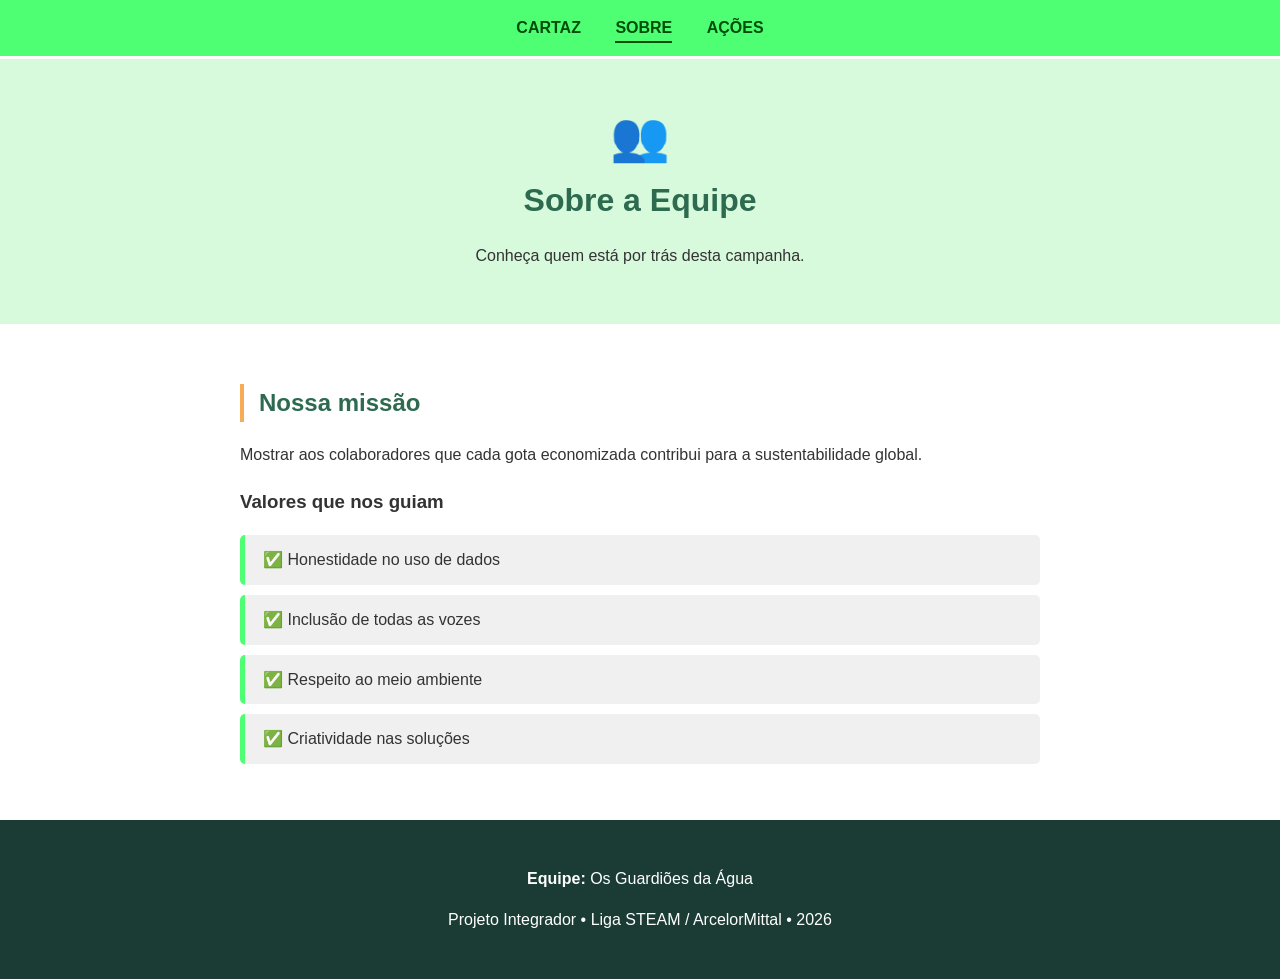
==== sobre.html @ e9d270e7 "recomeçando do zero" ====
<!DOCTYPE html>
<html lang="pt-br">
<head>
    <meta charset="UTF-8">
    <meta name="viewport" content="width=device-width, initial-scale=1.0">
    <title>Sobre a Equipe | Guardiões da Água</title>
    <link rel="stylesheet" href="assets/style.css">
    <script src="assets/script.js" defer></script>
</head>
<body>
    <nav class="menu-navegacao">
        <a href="index.html">CARTAZ</a>
        <a href="sobre.html" class="ativo">SOBRE</a>
        <a href="acoes.html">AÇÕES</a>
    </nav>
 
    <header>
        <div class="emoji-grande" role="img" aria-label="Pessoas unidas" >👥 </div>
         <h1>Sobre a Equipe</h1>
        <p class="subtitulo"></p>
        <p class="subtitulo">Conheça quem está por trás desta campanha.</p>
    </header>

    <main>
<section class="secao-cinza">
        <div class="container-central">
            <h2>Nossa missão</h2>
            <p>Mostrar aos colaboradores que cada gota economizada contribui para a sustentabilidade global.</p>
            <h3 class="titulo-menor">Valores que nos guiam</h3>
            <ul>
                    <li>✅ Honestidade no uso de dados</li>
                    <li>✅ Inclusão de todas as vozes</li>
                    <li>✅ Respeito ao meio ambiente</li>
                    <li>✅ Criatividade nas soluções</li>
            </ul>
        </div>
    </section>
    </main>
   
    <footer>
        <p><strong>Equipe:</strong> Os Guardiões da Água</p>
        <p>Projeto Integrador • Liga STEAM / ArcelorMittal • 2026</p>
    </footer>
</body>
</html>
---- assets/style.css ----
body{
        font-family: 'Segoe UI', Arial, sans-serif;
        color: #333333;
        background-color: #dcffee;
        line-height: 1.6;
        margin: 0;
    }

    .menu-navegacao {
        background-color: #4eff74;
        color: #ffffff;
        padding: 15px;
        text-align: center;
        border-bottom: 3px solid #ffffff;
        position: sticky;
        top: 0;
        z-index: 1000;
    }

    .menu-navegacao a {
        margin:0 15px;
        color: #004d0a;
        text-decoration: none;
        font-weight: bold;
        padding-bottom: 5px;
        transition: 0.3s;
    }

    .menu-navegacao a:hover, .menu-navegacao a.ativo {
        border-bottom: 2px solid #004d0a;
    }

    header{
        background-color: #d7f9dc;
        text-align: center;
        padding: 40px 20px;
    }

    .emoji-grande {
        font-size: 3em;
        text-align: center;
    }

    h1{
        color: #2d6a4f;
        font-size: 2em;
        margin: 0 0 5px;
    }

    h2{
        color: #2d6a4f;
        border-left: 4px solid #f6ad55;
        padding-left: 15px;
    }

    section {
        padding: 40px 20px;
        max-width: 800px;
        margin: 0 auto;
    }

    ul {
        list-style: none;
        padding: 0;
    }

    li {
        background-color: #f0f0f0;
        padding: 12px 18px;
        margin-bottom: 10px;
        border-radius: 5px;
        border-left: 5px solid #4eff74;
    }

.secao-cinza{
    background-color: #ffffff;
     max-width: 100%;
}

.container-central{
   max-width: 800px;
   margin: 0 auto;
}

.lista-acoes{
    display: grid;
    grid-template-columns: repeat(auto-fit, minmax(250px, 1fr));
    gap: 15px;
    margin: 20px 0;
}

.acao-item {
    background-color: hsl(123, 100%, 92%);
    padding: 20px;
    border-radius: 8px;
    border-top: 4px solid #2d6a4f;
    text-align: center;
}

.acao-item:hover {
    transform: translateY(-5px);
    transform: scale(1.02);
    transition: 0.3s;
}

.formulario{
    max-width: 500px;
    margin: 20px auto;
    padding: 25px;
    background-color: #f0f0f0;
    border: 1px solid #ddd;
    border-radius: 12px;
}

.formulario input {
    width: 100%;
    padding: 12px;
    margin-bottom: 20px;
    border: 1px solid #ccc;
    border-radius: 6px;
    box-sizing: border-box;
}

.botao{
    display: inline-block;
    background-color: #f6ad55;
    color: #1a202c;
    padding: 15px 35px;
    border-radius: 10px;
    text-decoration: none;
    font-weight: bold;
    margin-top: 20px;
    cursor: pointer;
}

footer{
    background-color: #1a3c34;
    color: white;
    text-align: center;
    padding: 30px;
}

.sucesso {
    background-color: #d1e7dd;
    color: #0f5132;
    padding: 15px;
    border-radius: 8px;
    margin-top: 20px;
    text-align: center;
}

.erro {
    background-color: #f8d7da;
    color: #842029;
    padding: 15px;
    border-radius: 8px;
    margin-top: 20px;
    text-align: center;
}
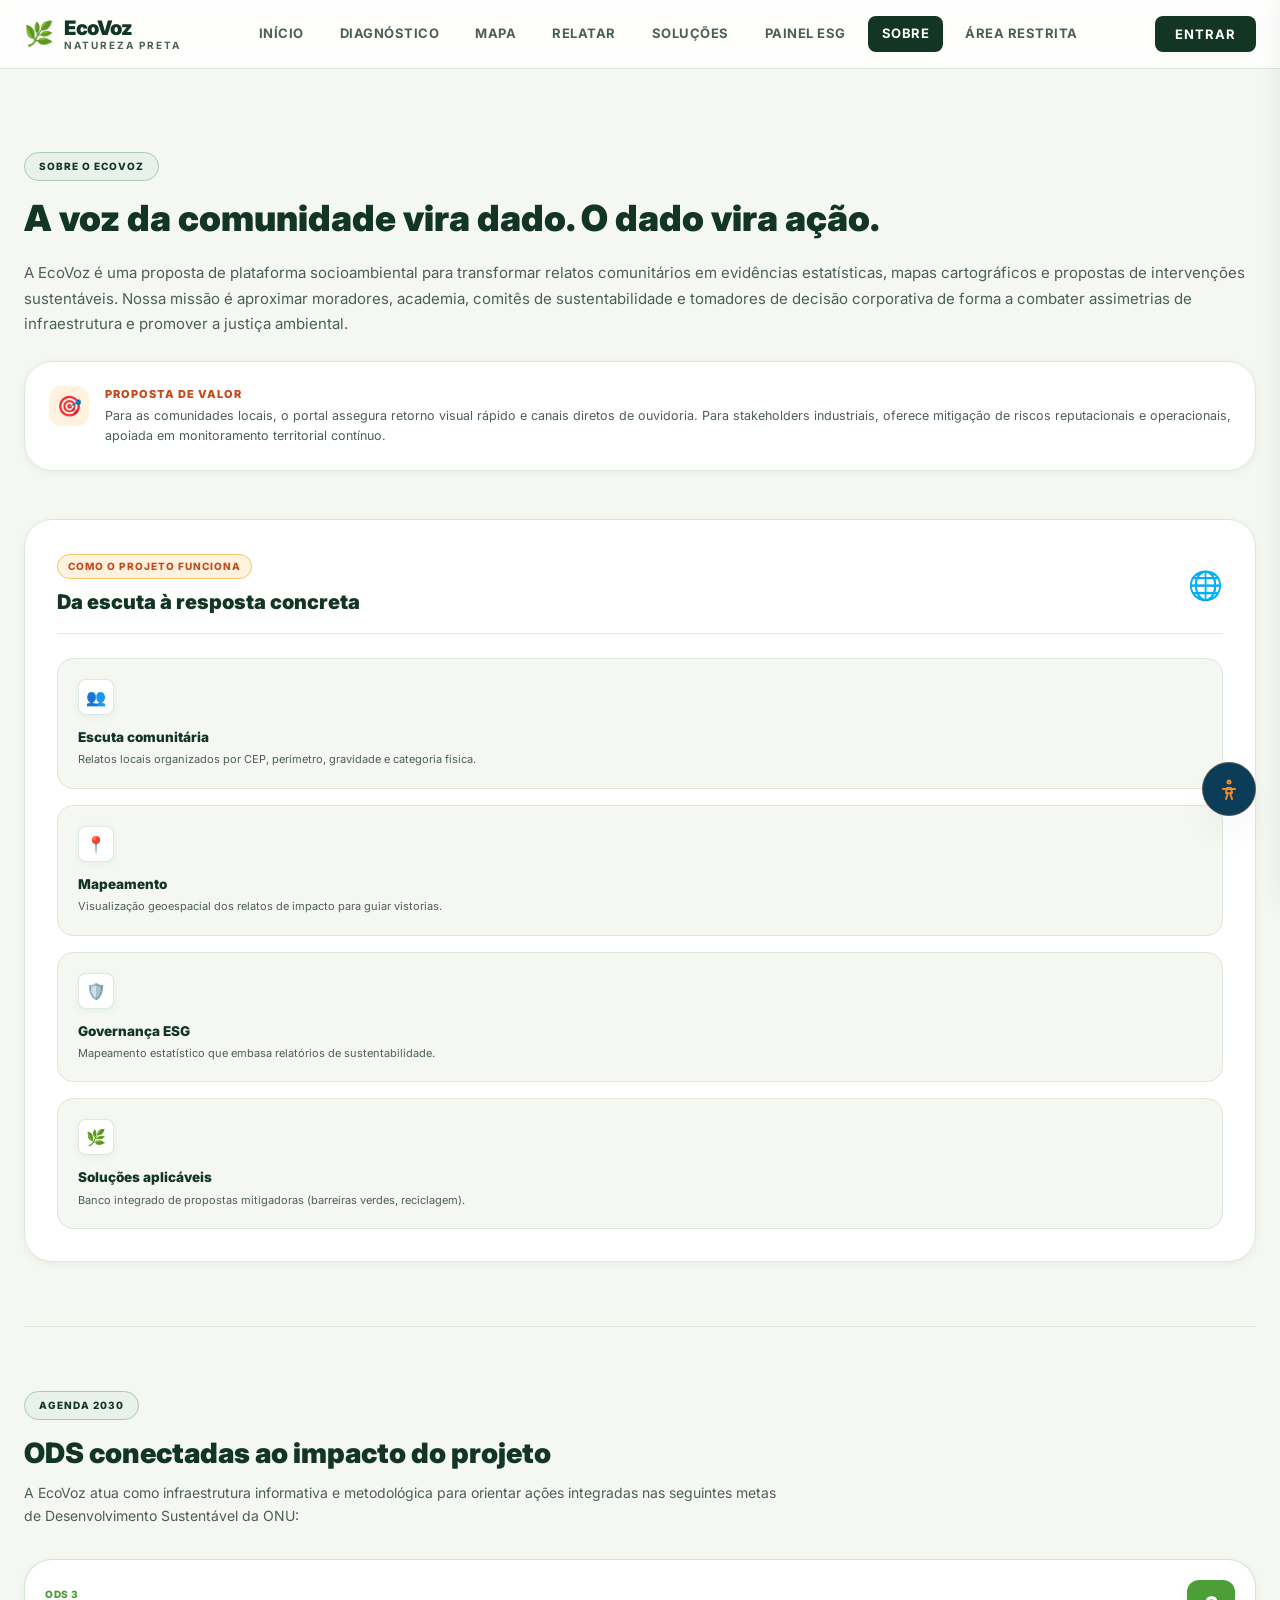
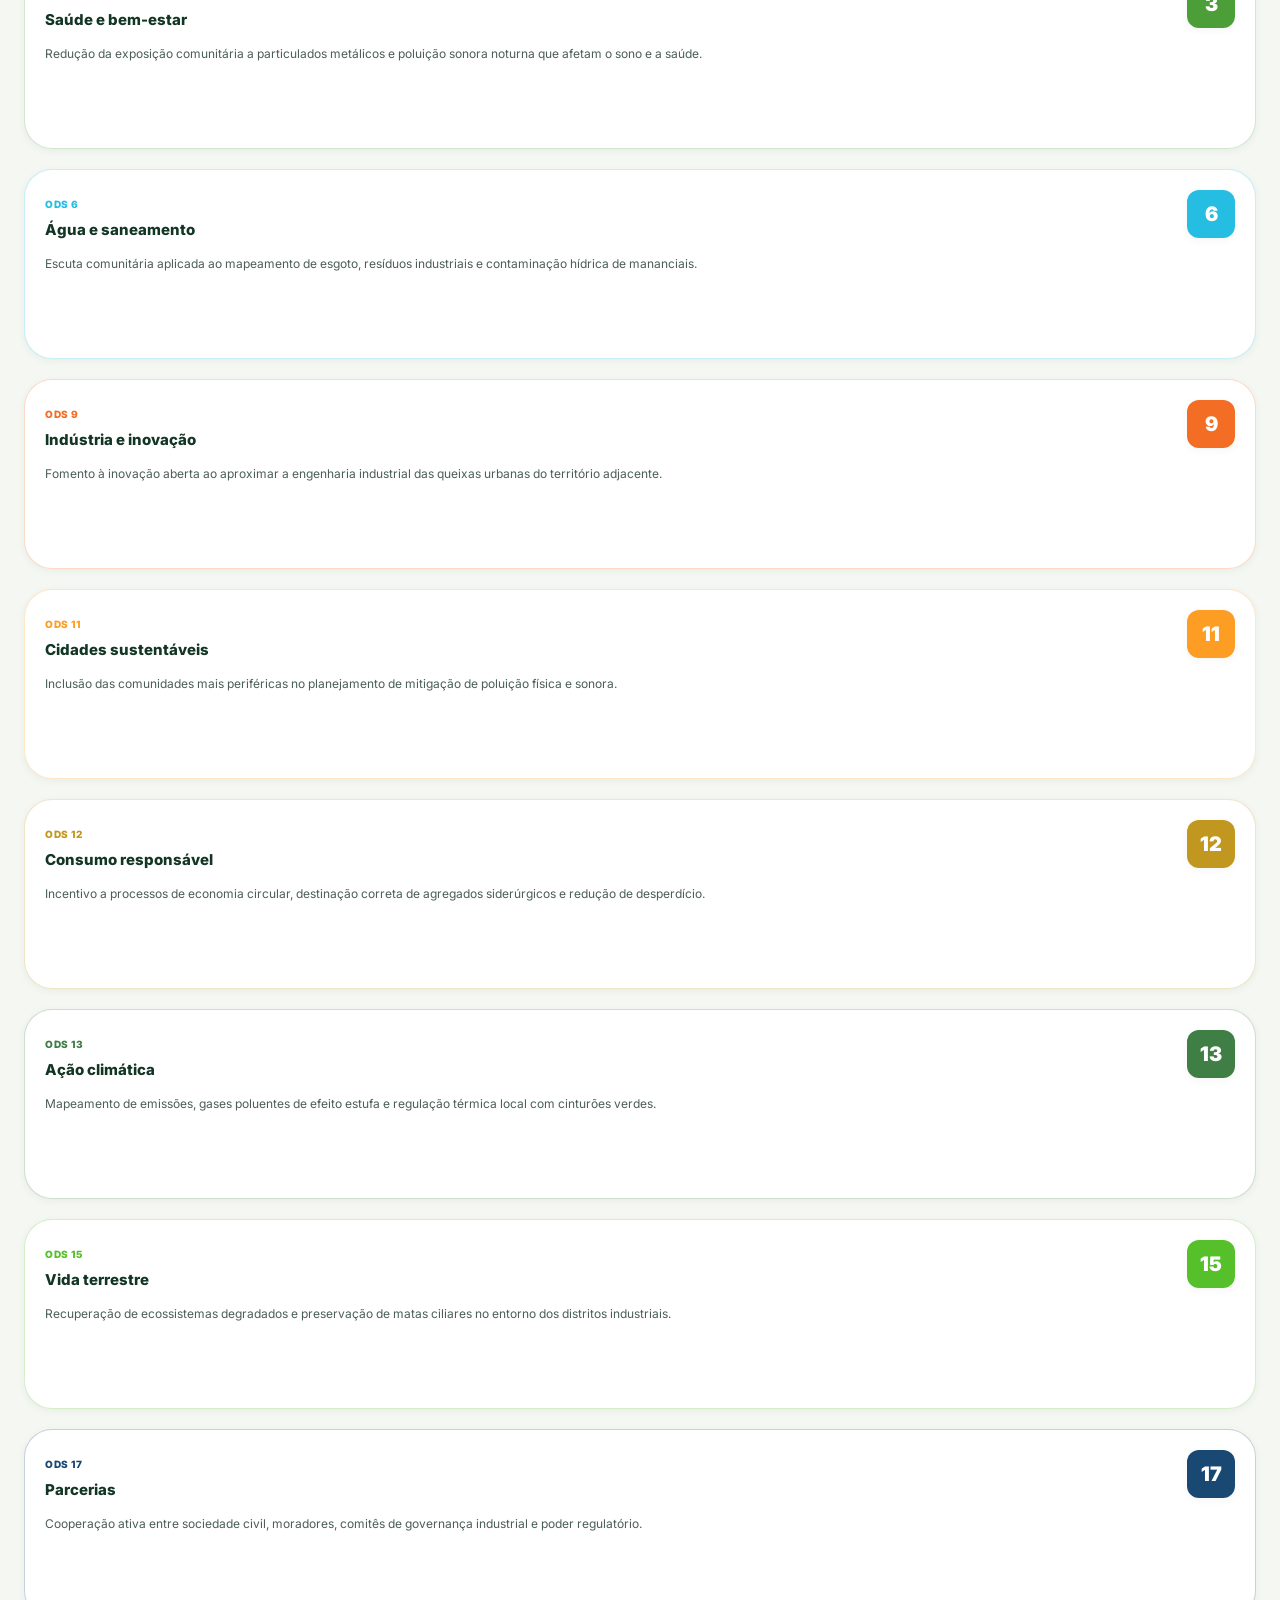
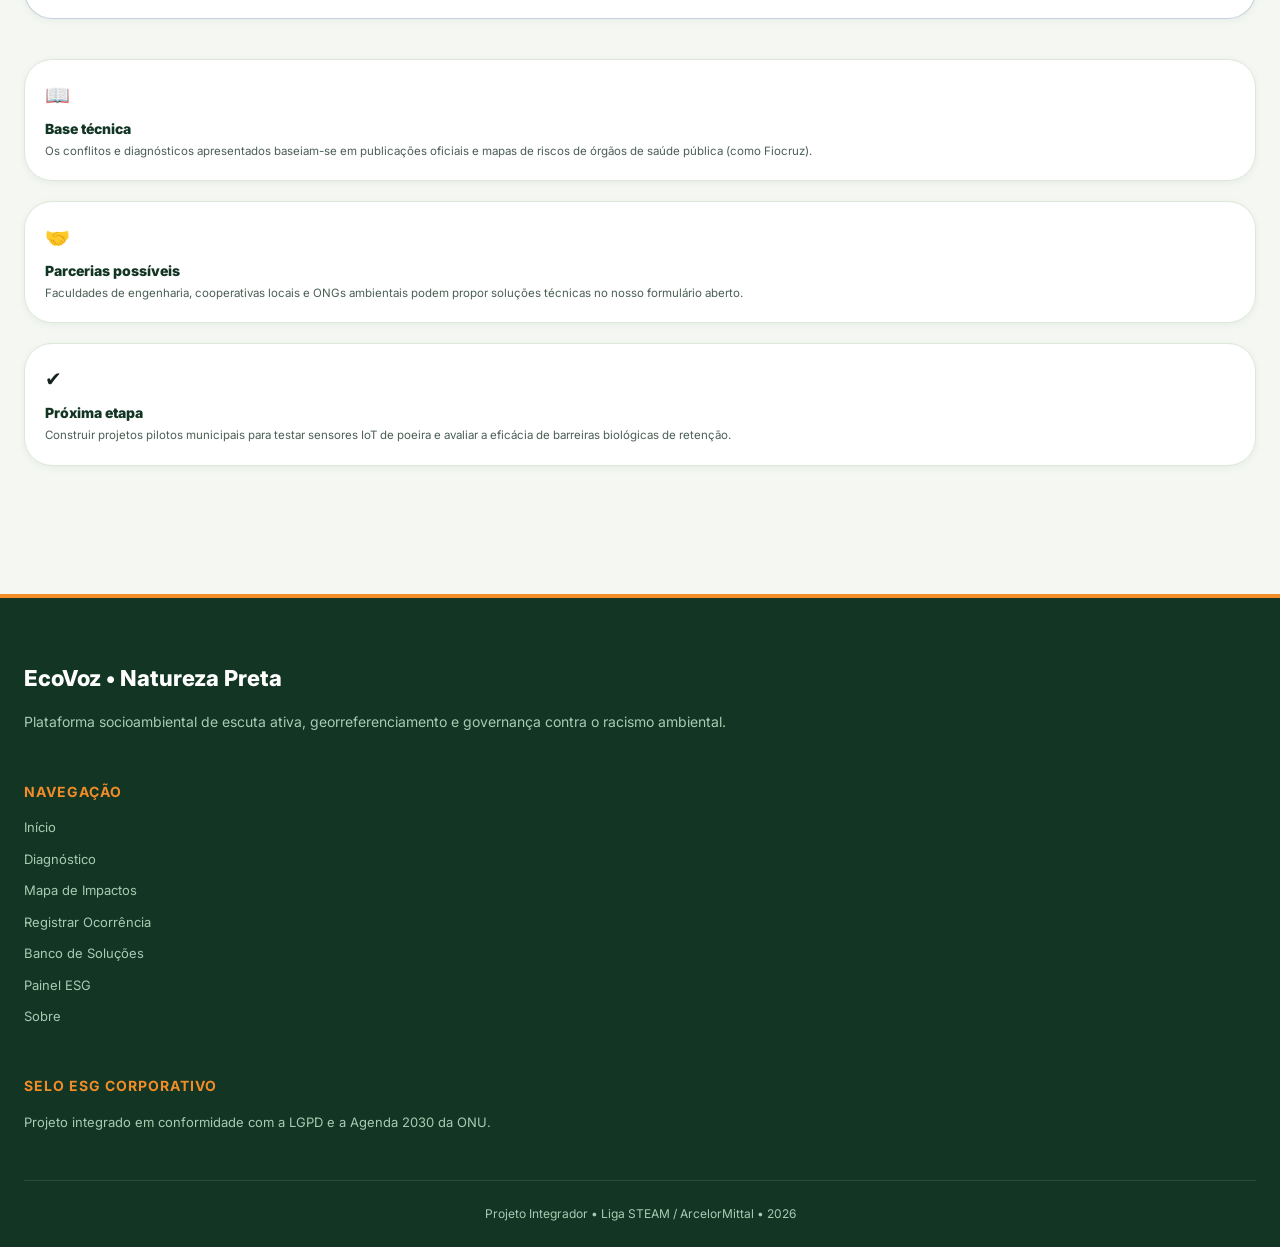
==== commit 76d4fc10: "Refatorado do protótipo" ====
--- a/sobre.html
+++ b/sobre.html
@@ -1,45 +1,512 @@
 <!DOCTYPE html>
 <html lang="pt-br">
 <head>
-    <meta charset="UTF-8">
-    <meta name="viewport" content="width=device-width, initial-scale=1.0">
-    <title>Sobre a Equipe | Guardiões da Água</title>
-    <link rel="stylesheet" href="assets/style.css">
-    <script src="assets/script.js" defer></script>
+  <meta charset="UTF-8">
+  <meta name="viewport" content="width=device-width, initial-scale=1.0">
+  <title>Sobre o EcoVoz e Alinhamento ODS | Natureza Preta</title>
+  
+  <link rel="stylesheet" href="assets/style.css">
+  
+  <script src="assets/db.js" defer></script>
+  <script src="assets/main.js" defer></script>
+  <script src="assets/accessibility.js" defer></script>
+  
+  <style>
+    /* Estilos inline adicionais específicos desta seção */
+    .sobre-grid-secao {
+      display: grid;
+      grid-template-cols: 1fr 1fr;
+      gap: 48px;
+      align-items: center;
+      padding: 64px 0;
+    }
+    
+    .sobre-esquerda {
+      text-align: left;
+    }
+    
+    .sobre-esquerda h2 {
+      font-size: 36px;
+      font-weight: 900;
+      color: var(--green-dark);
+      line-height: 1.2;
+      margin-top: 16px;
+    }
+    
+    .sobre-esquerda p.desc {
+      font-size: 15px;
+      color: var(--text-secondary);
+      line-height: 1.7;
+      margin-top: 20px;
+    }
+    
+    .proposta-valor-card {
+      margin-top: 24px;
+      border: 1px solid var(--border-color);
+      border-radius: var(--radius-lg);
+      background-color: #FFFFFF;
+      padding: 24px;
+      box-shadow: var(--shadow-sm);
+      display: flex;
+      gap: 16px;
+      text-align: left;
+    }
+    
+    .proposta-valor-card .icon-box {
+      background-color: #FFF3E0;
+      color: var(--accent-dark);
+      width: 40px;
+      height: 40px;
+      border-radius: 12px;
+      display: flex;
+      align-items: center;
+      justify-content: center;
+      font-size: 20px;
+      flex-shrink: 0;
+    }
+    
+    .proposta-valor-card h4 {
+      font-size: 11px;
+      font-weight: 850;
+      text-transform: uppercase;
+      color: var(--accent-dark);
+      letter-spacing: 1px;
+    }
+    
+    .proposta-valor-card p {
+      font-size: 12.5px;
+      color: var(--text-secondary);
+      margin-top: 4px;
+      line-height: 1.6;
+    }
+    
+    /* Coluna Direita: Os 4 Pilares */
+    .sobre-pilares-card {
+      background-color: #FFFFFF;
+      border: 1px solid var(--border-color);
+      border-radius: var(--radius-lg);
+      padding: 32px;
+      box-shadow: var(--shadow-sm);
+    }
+    
+    .pilares-header {
+      display: flex;
+      justify-content: space-between;
+      align-items: center;
+      border-bottom: 1px solid var(--border-color);
+      padding-bottom: 16px;
+      margin-bottom: 24px;
+      text-align: left;
+    }
+    
+    .pilares-header h3 {
+      font-size: 20px;
+      font-weight: 900;
+      color: var(--green-dark);
+    }
+    
+    .pilares-grid {
+      display: grid;
+      grid-template-cols: 1fr 1fr;
+      gap: 16px;
+    }
+    
+    .pilar-item {
+      background-color: var(--bg-primary);
+      border: 1px solid var(--border-color);
+      border-radius: var(--radius-md);
+      padding: 20px;
+      text-align: left;
+    }
+    
+    .pilar-icon {
+      background-color: #FFFFFF;
+      border: 1px solid rgba(168, 203, 177, 0.4);
+      width: 36px;
+      height: 36px;
+      border-radius: var(--radius-sm);
+      display: flex;
+      align-items: center;
+      justify-content: center;
+      font-size: 16px;
+      color: var(--green-medium);
+      margin-bottom: 12px;
+      box-shadow: var(--shadow-sm);
+    }
+    
+    .pilar-item h4 {
+      font-size: 13.5px;
+      font-weight: 850;
+      color: var(--green-dark);
+    }
+    
+    .pilar-item p {
+      font-size: 11px;
+      color: var(--text-secondary);
+      margin-top: 4px;
+      line-height: 1.5;
+    }
+    
+    /* Seção Agenda 2030 ODS */
+    .ods-secao {
+      border-top: 1px solid var(--border-color);
+      padding: 64px 0;
+      text-align: left;
+    }
+    
+    .ods-intro {
+      max-width: 768px;
+      margin-bottom: 32px;
+    }
+    
+    .ods-intro h3 {
+      font-size: 28px;
+      font-weight: 900;
+      color: var(--green-dark);
+      margin-top: 12px;
+    }
+    
+    .ods-intro p {
+      font-size: 14px;
+      color: var(--text-secondary);
+      margin-top: 8px;
+      line-height: 1.6;
+    }
+    
+    .ods-grid {
+      display: grid;
+      grid-template-cols: repeat(4, 1fr);
+      gap: 20px;
+    }
+    
+    .ods-card {
+      min-height: 190px;
+      border-radius: var(--radius-lg);
+      border: 1px solid transparent;
+      background-color: #FFFFFF;
+      padding: 20px;
+      box-shadow: var(--shadow-sm);
+      transition: all var(--transition-normal);
+      display: flex;
+      flex-direction: column;
+      justify-content: space-between;
+    }
+    
+    .ods-card:hover {
+      transform: translateY(-4px);
+      box-shadow: var(--shadow-md);
+    }
+    
+    .ods-card-top {
+      display: flex;
+      justify-content: space-between;
+      align-items: flex-start;
+      gap: 12px;
+    }
+    
+    .ods-code {
+      font-size: 10px;
+      font-weight: 850;
+      text-transform: uppercase;
+      letter-spacing: 0.5px;
+    }
+    
+    .ods-card h4 {
+      font-size: 15px;
+      font-weight: 800;
+      color: var(--green-dark);
+      margin-top: 6px;
+      line-height: 1.3;
+    }
+    
+    .ods-badge-num {
+      width: 48px;
+      height: 48px;
+      border-radius: 12px;
+      color: #FFFFFF;
+      font-weight: 900;
+      font-size: 20px;
+      display: flex;
+      align-items: center;
+      justify-content: center;
+      box-shadow: var(--shadow-sm);
+      flex-shrink: 0;
+    }
+    
+    .ods-card p.desc {
+      font-size: 12px;
+      color: var(--text-secondary);
+      line-height: 1.5;
+      margin-top: 16px;
+      flex-grow: 1;
+    }
+    
+    /* Rodapé ODS */
+    .ods-info-cards-row {
+      display: grid;
+      grid-template-cols: 1fr 1fr 1fr;
+      gap: 20px;
+      margin-top: 40px;
+    }
+    
+    .ods-info-card {
+      background-color: #FFFFFF;
+      border: 1px solid var(--border-color);
+      border-radius: var(--radius-lg);
+      padding: 20px;
+      box-shadow: var(--shadow-sm);
+    }
+    
+    .ods-info-card .icon {
+      font-size: 20px;
+      margin-bottom: 8px;
+      display: block;
+    }
+    
+    .ods-info-card h4 {
+      font-size: 14px;
+      font-weight: 850;
+      color: var(--green-dark);
+    }
+    
+    .ods-info-card p {
+      font-size: 11.5px;
+      color: var(--text-secondary);
+      margin-top: 4px;
+      line-height: 1.5;
+    }
+
+    @media (max-width: 1024px) {
+      .sobre-grid-secao, .ods-info-cards-row {
+        grid-template-cols: 1fr;
+      }
+      .ods-grid {
+        grid-template-cols: 1fr 1fr;
+      }
+    }
+    @media (max-width: 640px) {
+      .pilares-grid, .ods-grid {
+        grid-template-cols: 1fr;
+      }
+    }
+  </style>
 </head>
 <body>
-    <nav class="menu-navegacao">
-        <a href="index.html">CARTAZ</a>
-        <a href="sobre.html" class="ativo">SOBRE</a>
-        <a href="acoes.html">AÇÕES</a>
-    </nav>
- 
-    <header>
-        <div class="emoji-grande" role="img" aria-label="Pessoas unidas" >👥 </div>
-         <h1>Sobre a Equipe</h1>
-        <p class="subtitulo"></p>
-        <p class="subtitulo">Conheça quem está por trás desta campanha.</p>
-    </header>
-
-    <main>
-<section class="secao-cinza">
-        <div class="container-central">
-            <h2>Nossa missão</h2>
-            <p>Mostrar aos colaboradores que cada gota economizada contribui para a sustentabilidade global.</p>
-            <h3 class="titulo-menor">Valores que nos guiam</h3>
-            <ul>
-                    <li>✅ Honestidade no uso de dados</li>
-                    <li>✅ Inclusão de todas as vozes</li>
-                    <li>✅ Respeito ao meio ambiente</li>
-                    <li>✅ Criatividade nas soluções</li>
-            </ul>
+
+  <!-- CABEÇALHO COMPARTILHADO: Injetado dinamicamente pelo assets/main.js -->
+  <header id="header-compartilhado"></header>
+
+  <main class="pt-compensate">
+    <div class="container-limite">
+      
+      <!-- SEÇÃO SOBRE O ECOVOZ (Duas colunas) -->
+      <section class="sobre-grid-secao">
+        
+        <!-- Coluna Esquerda: Texto institucional -->
+        <div class="sobre-esquerda">
+          <span class="badge-esg">Sobre o EcoVoz</span>
+          <h2>A voz da comunidade vira dado. O dado vira ação.</h2>
+          <p class="desc">
+            A EcoVoz é uma proposta de plataforma socioambiental para transformar relatos comunitários em evidências estatísticas, mapas cartográficos e propostas de intervenções sustentáveis. 
+            Nossa missão é aproximar moradores, academia, comitês de sustentabilidade e tomadores de decisão corporativa de forma a combater assimetrias de infraestrutura e promover a justiça ambiental.
+          </p>
+          
+          <!-- Card de Proposta de Valor -->
+          <div class="proposta-valor-card">
+            <div class="icon-box">🎯</div>
+            <div>
+              <h4>Proposta de valor</h4>
+              <p>
+                Para as comunidades locais, o portal assegura retorno visual rápido e canais diretos de ouvidoria. Para stakeholders industriais, oferece mitigação de riscos reputacionais e operacionais, apoiada em monitoramento territorial contínuo.
+              </p>
+            </div>
+          </div>
         </div>
-    </section>
-    </main>
-   
-    <footer>
-        <p><strong>Equipe:</strong> Os Guardiões da Água</p>
-        <p>Projeto Integrador • Liga STEAM / ArcelorMittal • 2026</p>
-    </footer>
+
+        <!-- Coluna Direita: Metodologia e os 4 pilares -->
+        <div class="sobre-direita">
+          <div class="sobre-pilares-card">
+            
+            <div class="pilares-header">
+              <div>
+                <span class="badge-esg badge-esg-alerta" style="padding: 4px 10px;">Como o projeto funciona</span>
+                <h3 style="margin-top: 8px;">Da escuta à resposta concreta</h3>
+              </div>
+              <span style="font-size: 28px;">🌐</span>
+            </div>
+
+            <div class="pilares-grid">
+              
+              <!-- Pilar 1: Escuta -->
+              <div class="pilar-item">
+                <div class="pilar-icon">👥</div>
+                <h4>Escuta comunitária</h4>
+                <p>Relatos locais organizados por CEP, perímetro, gravidade e categoria física.</p>
+              </div>
+
+              <!-- Pilar 2: Mapeamento -->
+              <div class="pilar-item">
+                <div class="pilar-icon">📍</div>
+                <h4>Mapeamento</h4>
+                <p>Visualização geoespacial dos relatos de impacto para guiar vistorias.</p>
+              </div>
+
+              <!-- Pilar 3: Governança -->
+              <div class="pilar-item">
+                <div class="pilar-icon">🛡️</div>
+                <h4>Governança ESG</h4>
+                <p>Mapeamento estatístico que embasa relatórios de sustentabilidade.</p>
+              </div>
+
+              <!-- Pilar 4: Soluções -->
+              <div class="pilar-item">
+                <div class="pilar-icon">🌿</div>
+                <h4>Soluções aplicáveis</h4>
+                <p>Banco integrado de propostas mitigadoras (barreiras verdes, reciclagem).</p>
+              </div>
+
+            </div>
+
+          </div>
+        </div>
+
+      </section>
+
+      <!-- SEÇÃO AGENDA 2030 (ODS ONU) -->
+      <section class="ods-secao">
+        <div class="ods-intro">
+          <span class="badge-esg">Agenda 2030</span>
+          <h3>ODS conectadas ao impacto do projeto</h3>
+          <p>
+            A EcoVoz atua como infraestrutura informativa e metodológica para orientar ações integradas nas seguintes metas de Desenvolvimento Sustentável da ONU:
+          </p>
+        </div>
+
+        <div class="ods-grid">
+          
+          <!-- ODS 3 -->
+          <article class="ods-card" style="border-color: rgba(76, 159, 56, 0.25);">
+            <div class="ods-card-top">
+              <div>
+                <span class="ods-code" style="color: #4C9F38;">ODS 3</span>
+                <h4>Saúde e bem-estar</h4>
+              </div>
+              <div class="ods-badge-num" style="background-color: #4C9F38;">3</div>
+            </div>
+            <p class="desc">Redução da exposição comunitária a particulados metálicos e poluição sonora noturna que afetam o sono e a saúde.</p>
+          </article>
+
+          <!-- ODS 6 -->
+          <article class="ods-card" style="border-color: rgba(38, 189, 226, 0.25);">
+            <div class="ods-card-top">
+              <div>
+                <span class="ods-code" style="color: #26BDE2;">ODS 6</span>
+                <h4>Água e saneamento</h4>
+              </div>
+              <div class="ods-badge-num" style="background-color: #26BDE2;">6</div>
+            </div>
+            <p class="desc">Escuta comunitária aplicada ao mapeamento de esgoto, resíduos industriais e contaminação hídrica de mananciais.</p>
+          </article>
+
+          <!-- ODS 9 -->
+          <article class="ods-card" style="border-color: rgba(243, 109, 37, 0.25);">
+            <div class="ods-card-top">
+              <div>
+                <span class="ods-code" style="color: #F36D25;">ODS 9</span>
+                <h4>Indústria e inovação</h4>
+              </div>
+              <div class="ods-badge-num" style="background-color: #F36D25;">9</div>
+            </div>
+            <p class="desc">Fomento à inovação aberta ao aproximar a engenharia industrial das queixas urbanas do território adjacente.</p>
+          </article>
+
+          <!-- ODS 11 -->
+          <article class="ods-card" style="border-color: rgba(253, 157, 36, 0.25);">
+            <div class="ods-card-top">
+              <div>
+                <span class="ods-code" style="color: #FD9D24;">ODS 11</span>
+                <h4>Cidades sustentáveis</h4>
+              </div>
+              <div class="ods-badge-num" style="background-color: #FD9D24;">11</div>
+            </div>
+            <p class="desc">Inclusão das comunidades mais periféricas no planejamento de mitigação de poluição física e sonora.</p>
+          </article>
+
+          <!-- ODS 12 -->
+          <article class="ods-card" style="border-color: rgba(193, 151, 31, 0.25);">
+            <div class="ods-card-top">
+              <div>
+                <span class="ods-code" style="color: #C1971F;">ODS 12</span>
+                <h4>Consumo responsável</h4>
+              </div>
+              <div class="ods-badge-num" style="background-color: #C1971F;">12</div>
+            </div>
+            <p class="desc">Incentivo a processos de economia circular, destinação correta de agregados siderúrgicos e redução de desperdício.</p>
+          </article>
+
+          <!-- ODS 13 -->
+          <article class="ods-card" style="border-color: rgba(63, 126, 68, 0.25);">
+            <div class="ods-card-top">
+              <div>
+                <span class="ods-code" style="color: #3F7E44;">ODS 13</span>
+                <h4>Ação climática</h4>
+              </div>
+              <div class="ods-badge-num" style="background-color: #3F7E44;">13</div>
+            </div>
+            <p class="desc">Mapeamento de emissões, gases poluentes de efeito estufa e regulação térmica local com cinturões verdes.</p>
+          </article>
+
+          <!-- ODS 15 -->
+          <article class="ods-card" style="border-color: rgba(86, 192, 43, 0.25);">
+            <div class="ods-card-top">
+              <div>
+                <span class="ods-code" style="color: #56C02B;">ODS 15</span>
+                <h4>Vida terrestre</h4>
+              </div>
+              <div class="ods-badge-num" style="background-color: #56C02B;">15</div>
+            </div>
+            <p class="desc">Recuperação de ecossistemas degradados e preservação de matas ciliares no entorno dos distritos industriais.</p>
+          </article>
+
+          <!-- ODS 17 -->
+          <article class="ods-card" style="border-color: rgba(25, 72, 115, 0.25);">
+            <div class="ods-card-top">
+              <div>
+                <span class="ods-code" style="color: #194873;">ODS 17</span>
+                <h4>Parcerias</h4>
+              </div>
+              <div class="ods-badge-num" style="background-color: #194873;">17</div>
+            </div>
+            <p class="desc">Cooperação ativa entre sociedade civil, moradores, comitês de governança industrial e poder regulatório.</p>
+          </article>
+
+        </div>
+
+        <!-- Três pequenos cartões informativos complementares ao rodapé ODS -->
+        <div class="ods-info-cards-row">
+          <div class="ods-info-card">
+            <span class="icon">📖</span>
+            <h4>Base técnica</h4>
+            <p>Os conflitos e diagnósticos apresentados baseiam-se em publicações oficiais e mapas de riscos de órgãos de saúde pública (como Fiocruz).</p>
+          </div>
+          <div class="ods-info-card">
+            <span class="icon">🤝</span>
+            <h4>Parcerias possíveis</h4>
+            <p>Faculdades de engenharia, cooperativas locais e ONGs ambientais podem propor soluções técnicas no nosso formulário aberto.</p>
+          </div>
+          <div class="ods-info-card">
+            <span class="icon">✔️</span>
+            <h4>Próxima etapa</h4>
+            <p>Construir projetos pilotos municipais para testar sensores IoT de poeira e avaliar a eficácia de barreiras biológicas de retenção.</p>
+          </div>
+        </div>
+      </section>
+
+    </div>
+  </main>
+
+  <!-- RODAPÉ COMPARTILHADO: Injetado dinamicamente pelo assets/main.js -->
+  <footer id="footer-compartilhado"></footer>
+
 </body>
 </html>
--- a/assets/style.css
+++ b/assets/style.css
@@ -1,159 +1,2990 @@
-    body{
-        font-family: 'Segoe UI', Arial, sans-serif;
-        color: #333333;
-        background-color: #dcffee;
-        line-height: 1.6;
-        margin: 0;
-    }
-
-    .menu-navegacao {
-        background-color: #4eff74;
-        color: #ffffff;
-        padding: 15px;
-        text-align: center;
-        border-bottom: 3px solid #ffffff;
-        position: sticky;
-        top: 0;
-        z-index: 1000;
-    }
-
-    .menu-navegacao a {
-        margin:0 15px;
-        color: #004d0a;
-        text-decoration: none;
-        font-weight: bold;
-        padding-bottom: 5px;
-        transition: 0.3s;
-    }
-
-    .menu-navegacao a:hover, .menu-navegacao a.ativo {
-        border-bottom: 2px solid #004d0a;
-    }
-
-    header{
-        background-color: #d7f9dc;
-        text-align: center;
-        padding: 40px 20px;
-    }
-
-    .emoji-grande {
-        font-size: 3em;
-        text-align: center;
-    }
-
-    h1{
-        color: #2d6a4f;
-        font-size: 2em;
-        margin: 0 0 5px;
-    }
-
-    h2{
-        color: #2d6a4f;
-        border-left: 4px solid #f6ad55;
-        padding-left: 15px;
-    }
-
-    section {
-        padding: 40px 20px;
-        max-width: 800px;
-        margin: 0 auto;
-    }
-
-    ul {
-        list-style: none;
-        padding: 0;
-    }
-
-    li {
-        background-color: #f0f0f0;
-        padding: 12px 18px;
-        margin-bottom: 10px;
-        border-radius: 5px;
-        border-left: 5px solid #4eff74;
-    }
-
-.secao-cinza{
-    background-color: #ffffff;
-     max-width: 100%;
-}
-
-.container-central{
-   max-width: 800px;
-   margin: 0 auto;
-}
-
-.lista-acoes{
-    display: grid;
-    grid-template-columns: repeat(auto-fit, minmax(250px, 1fr));
-    gap: 15px;
-    margin: 20px 0;
-}
-
-.acao-item {
-    background-color: hsl(123, 100%, 92%);
-    padding: 20px;
-    border-radius: 8px;
-    border-top: 4px solid #2d6a4f;
-    text-align: center;
-}
-
-.acao-item:hover {
-    transform: translateY(-5px);
-    transform: scale(1.02);
-    transition: 0.3s;
-}
-
-.formulario{
-    max-width: 500px;
-    margin: 20px auto;
-    padding: 25px;
-    background-color: #f0f0f0;
-    border: 1px solid #ddd;
-    border-radius: 12px;
-}
-
-.formulario input {
+/**
+ * EcoVoz - Natureza Preta & ESG Platform
+ * FOLHA DE ESTILOS CENTRALIZADA (CSS VANILLA)
+ * 
+ * Este arquivo define todo o design system da plataforma corporativa.
+ * Não utiliza frameworks utilitários (como Tailwind), garantindo total flexibilidade.
+ * Organizado por blocos funcionais com variáveis CSS flexíveis.
+ */
+
+/* ==========================================================================
+   1. RESET & VARIÁVEIS DO SISTEMA
+   ========================================================================== */
+@import url('https://fonts.googleapis.com/css2?family=Inter:wght@300;400;500;600;700;800;900&family=JetBrains+Mono:wght@400;500;700&display=swap');
+
+:root {
+  /* Fontes */
+  --font-sans: 'Inter', ui-sans-serif, system-ui, -apple-system, sans-serif;
+  --font-mono: 'JetBrains Mono', ui-monospace, SFMono-Regular, monospace;
+
+  /* Cores - Identidade Verde Musgo e Degradê para o Preto */
+  --bg-primary: #F4F7F2;      /* Off-white/Bege sutil */
+  --bg-card: #FFFFFF;         /* Fundo de cartões */
+  --text-main: #16231C;       /* Cinza escuro/verde musgo profundo */
+  --text-secondary: #4B5F55;  /* Cinza médio institucional */
+  
+  --green-dark: #123524;      /* Verde Musgo Siderúrgico / Cor Primária */
+  --green-medium: #2F6B4F;    /* Verde Floresta Intermediário */
+  --green-light: #A8CBB1;     /* Verde Claro Suave */
+  --green-tint: #E8F1EA;      /* Fundo verde sutil */
+  
+  --accent: #F28C28;          /* Laranja Alerta (Contraste) */
+  --accent-dark: #C44A1C;     /* Laranja Escuro / Escarlate */
+  --border-color: #DDE8D8;    /* Borda sutil verdeada */
+  
+  --black-grad-start: #123524; /* Moss green do degradê */
+  --black-grad-end: #080d0a;   /* Preto asfalto do degradê */
+
+  /* Sombra */
+  --shadow-sm: 0 2px 8px rgba(18, 53, 36, 0.05);
+  --shadow-md: 0 10px 25px -5px rgba(18, 53, 36, 0.08), 0 8px 16px -8px rgba(18, 53, 36, 0.08);
+  --shadow-lg: 0 20px 40px -15px rgba(18, 53, 36, 0.15);
+
+  --radius-sm: 8px;
+  --radius-md: 16px;
+  --radius-lg: 28px;
+  --radius-full: 9999px;
+
+  --transition-fast: 0.15s ease;
+  --transition-normal: 0.3s cubic-bezier(0.16, 1, 0.3, 1);
+}
+
+/* Reset Geral */
+* {
+  box-sizing: border-box;
+  margin: 0;
+  padding: 0;
+}
+
+body {
+  font-family: var(--font-sans);
+  background-color: var(--bg-primary);
+  color: var(--text-main);
+  line-height: 1.5;
+  overflow-x: hidden;
+  font-size: 1rem;
+  transition: background-color var(--transition-normal), color var(--transition-normal);
+}
+
+a {
+  color: inherit;
+  text-decoration: none;
+}
+
+button, input, select, textarea {
+  font-family: inherit;
+  font-size: inherit;
+  color: inherit;
+}
+
+button {
+  cursor: pointer;
+  border: none;
+  background: none;
+}
+
+/* Container Centralizador */
+.container-limite {
+  max-width: 1280px;
+  margin: 0 auto;
+  padding: 0 24px;
+  width: 100%;
+}
+
+/* ==========================================================================
+   2. ESTRUTURA DO LAYOUT: HEADER E FOOTER DINÂMICOS
+   ========================================================================== */
+header {
+  position: fixed;
+  top: 0;
+  left: 0;
+  right: 0;
+  background-color: rgba(255, 255, 255, 0.85);
+  backdrop-filter: blur(12px);
+  border-b: 1px solid var(--border-color);
+  z-index: 100;
+  transition: all var(--transition-normal);
+  border-bottom: 1px solid var(--border-color);
+}
+
+.header-container {
+  max-width: 1280px;
+  margin: 0 auto;
+  padding: 16px 24px;
+  display: flex;
+  align-items: center;
+  justify-content: space-between;
+}
+
+.logo-area {
+  display: flex;
+  align-items: center;
+  gap: 10px;
+}
+
+.logo-icon {
+  font-size: 24px;
+}
+
+.logo-text {
+  font-size: 20px;
+  font-weight: 900;
+  color: var(--green-dark);
+  letter-spacing: -0.5px;
+  display: flex;
+  flex-direction: column;
+  line-height: 1;
+}
+
+.logo-sub {
+  font-size: 10px;
+  font-weight: 700;
+  text-transform: uppercase;
+  letter-spacing: 2px;
+  color: var(--text-secondary);
+  margin-top: 2px;
+}
+
+.menu-navegacao {
+  display: flex;
+  align-items: center;
+  gap: 8px;
+}
+
+.menu-navegacao a {
+  font-size: 13px;
+  font-weight: 700;
+  text-transform: uppercase;
+  letter-spacing: 0.5px;
+  color: var(--text-secondary);
+  padding: 8px 14px;
+  border-radius: var(--radius-sm);
+  transition: all var(--transition-fast);
+}
+
+.menu-navegacao a:hover {
+  background-color: var(--green-tint);
+  color: var(--green-dark);
+}
+
+.menu-navegacao a.ativo {
+  background-color: var(--green-dark);
+  color: #FFFFFF !important;
+}
+
+.btn-primary-header {
+  background-color: var(--green-dark);
+  color: #FFFFFF;
+  font-weight: 700;
+  font-size: 13px;
+  text-transform: uppercase;
+  letter-spacing: 1px;
+  padding: 10px 20px;
+  border-radius: var(--radius-sm);
+  transition: all var(--transition-fast);
+  box-shadow: var(--shadow-sm);
+}
+
+.btn-primary-header:hover {
+  background-color: var(--green-medium);
+}
+
+/* UI do Usuário Logado */
+.btn-auth-logged {
+  display: flex;
+  align-items: center;
+  gap: 12px;
+  background-color: var(--green-tint) !important;
+  color: var(--green-dark) !important;
+  border: 1px solid var(--green-light) !important;
+}
+
+.user-welcome {
+  font-weight: 800;
+}
+
+.logout-icon {
+  font-size: 11px;
+  background: white;
+  padding: 4px 8px;
+  border-radius: 6px;
+  border: 1px solid var(--border-color);
+  transition: var(--transition-fast);
+}
+
+.logout-icon:hover {
+  background: var(--accent);
+  color: white;
+  border-color: var(--accent);
+}
+
+/* Espaçador do topo da página para evitar sobreposição do Header fixo */
+main.pt-compensate {
+  padding-top: 88px;
+  min-height: 70vh;
+}
+
+/* Footer */
+footer {
+  background-color: var(--green-dark);
+  color: #FFFFFF;
+  padding: 64px 0 24px;
+  margin-top: 64px;
+  border-top: 4px solid var(--accent);
+  text-align: left;
+}
+
+.footer-container {
+  max-width: 1280px;
+  margin: 0 auto;
+  padding: 0 24px;
+}
+
+.footer-grid {
+  display: grid;
+  grid-template-cols: 2fr 2fr 1fr;
+  gap: 48px;
+  margin-bottom: 48px;
+}
+
+.footer-col-info h3 {
+  font-size: 22px;
+  font-weight: 800;
+  margin-bottom: 16px;
+}
+
+.footer-col-info p {
+  color: var(--green-light);
+  font-size: 14px;
+  line-height: 1.6;
+}
+
+.footer-col-links h4, .footer-col-legal h4 {
+  font-size: 14px;
+  font-weight: 700;
+  text-transform: uppercase;
+  letter-spacing: 1px;
+  color: var(--accent);
+  margin-bottom: 16px;
+}
+
+.links-grid {
+  display: grid;
+  grid-template-cols: 1fr 1fr;
+  gap: 12px;
+}
+
+.links-grid a {
+  font-size: 13px;
+  color: var(--green-light);
+  transition: var(--transition-fast);
+}
+
+.links-grid a:hover {
+  color: #FFFFFF;
+  text-decoration: underline;
+}
+
+.footer-col-legal p {
+  font-size: 13px;
+  color: var(--green-light);
+  line-height: 1.6;
+}
+
+.footer-bottom {
+  border-top: 1px solid rgba(255, 255, 255, 0.1);
+  padding-top: 24px;
+  text-align: center;
+  font-size: 12px;
+  color: var(--green-light);
+}
+
+/* ==========================================================================
+   3. ELEMENTOS DE TEXTO E BADGES
+   ========================================================================== */
+.badge-esg {
+  display: inline-flex;
+  align-items: center;
+  gap: 6px;
+  background-color: var(--green-tint);
+  color: var(--green-dark);
+  border: 1px solid var(--green-light);
+  padding: 6px 14px;
+  border-radius: var(--radius-full);
+  font-size: 10px;
+  font-weight: 800;
+  text-transform: uppercase;
+  letter-spacing: 1px;
+  width: fit-content;
+}
+
+.badge-esg-alerta {
+  background-color: #FFF3E0;
+  color: var(--accent-dark);
+  border-color: #F6C56B;
+}
+
+.badge-esg-soft {
+  background-color: var(--bg-primary);
+  color: var(--text-secondary);
+  border-color: var(--border-color);
+}
+
+/* ==========================================================================
+   4. MODAIS E CAIXAS DE FEEDBACK (AUTH)
+   ========================================================================== */
+.modal-overlay {
+  position: fixed;
+  inset: 0;
+  background-color: rgba(0, 0, 0, 0.6);
+  backdrop-filter: blur(4px);
+  z-index: 1000;
+  display: flex;
+  align-items: center;
+  justify-content: center;
+  padding: 20px;
+  opacity: 0;
+  pointer-events: none;
+  transition: opacity 0.2s ease-in-out;
+}
+
+.modal-overlay.modal-visible {
+  opacity: 1;
+  pointer-events: auto;
+}
+
+.modal-card {
+  background-color: var(--bg-card);
+  border: 1px solid var(--border-color);
+  border-radius: var(--radius-lg);
+  width: 100%;
+  max-width: 440px;
+  padding: 40px 32px 32px;
+  box-shadow: var(--shadow-lg);
+  position: relative;
+}
+
+.modal-close-btn {
+  position: absolute;
+  top: 16px;
+  right: 16px;
+  width: 32px;
+  height: 32px;
+  border-radius: var(--radius-sm);
+  background-color: var(--bg-primary);
+  border: 1px solid var(--border-color);
+  font-size: 20px;
+  display: flex;
+  align-items: center;
+  justify-content: center;
+  color: var(--text-secondary);
+  transition: var(--transition-fast);
+}
+
+.modal-close-btn:hover {
+  background-color: #ECEFEA;
+  color: var(--text-main);
+}
+
+.modal-header-text {
+  text-align: center;
+  margin-bottom: 24px;
+}
+
+.modal-eyebrow {
+  font-size: 10px;
+  font-weight: 800;
+  text-transform: uppercase;
+  color: var(--accent);
+  letter-spacing: 1px;
+  display: block;
+  margin-bottom: 6px;
+}
+
+.modal-header-text h3 {
+  font-size: 22px;
+  font-weight: 900;
+  color: var(--green-dark);
+}
+
+.modal-header-text p {
+  font-size: 12px;
+  color: var(--text-secondary);
+  margin-top: 6px;
+  line-height: 1.5;
+}
+
+/* Formulários */
+.modal-form {
+  display: flex;
+  flex-direction: column;
+  gap: 16px;
+}
+
+.form-group {
+  display: flex;
+  flex-direction: column;
+  gap: 6px;
+  text-align: left;
+}
+
+.form-group label {
+  font-size: 11px;
+  font-weight: 700;
+  text-transform: uppercase;
+  color: var(--text-secondary);
+}
+
+.form-group input, .form-group select, .form-group textarea {
+  width: 100%;
+  padding: 12px 16px;
+  border-radius: var(--radius-sm);
+  border: 1px solid var(--border-color);
+  background-color: #FFFFFF;
+  font-size: 14px;
+  outline: none;
+  transition: border-color var(--transition-fast);
+}
+
+.form-group input:focus, .form-group select:focus, .form-group textarea:focus {
+  border-color: var(--green-dark);
+}
+
+/* Senha especial wrapper */
+.password-input-wrapper {
+  position: relative;
+  width: 100%;
+}
+
+.password-input-wrapper input {
+  padding-right: 40px;
+}
+
+.btn-password-eye {
+  position: absolute;
+  right: 12px;
+  top: 50%;
+  transform: translateY(-50%);
+  font-size: 16px;
+  color: var(--text-secondary);
+}
+
+.lgpd-group {
+  flex-direction: row !important;
+  align-items: flex-start;
+  gap: 10px !important;
+  background-color: var(--green-tint);
+  border: 1px solid rgba(18, 53, 36, 0.1);
+  padding: 14px;
+  border-radius: var(--radius-md);
+  margin-top: 8px;
+}
+
+.lgpd-group input[type="checkbox"] {
+  width: 16px;
+  height: 16px;
+  margin-top: 3px;
+  cursor: pointer;
+  flex-shrink: 0;
+}
+
+.lgpd-group label {
+  font-size: 11px;
+  text-transform: none;
+  font-weight: 400;
+  line-height: 1.5;
+  color: var(--text-secondary);
+  cursor: pointer;
+}
+
+.btn-submit-form {
+  background-color: var(--green-dark);
+  color: #FFFFFF;
+  font-weight: 700;
+  font-size: 14px;
+  padding: 14px;
+  border-radius: var(--radius-sm);
+  text-align: center;
+  box-shadow: var(--shadow-sm);
+  transition: var(--transition-fast);
+  margin-top: 12px;
+}
+
+.btn-submit-form:hover {
+  background-color: var(--green-medium);
+}
+
+.btn-link-secundario {
+  background: none;
+  border: none;
+  font-size: 11px;
+  font-weight: 700;
+  color: var(--accent);
+  text-decoration: underline;
+  cursor: pointer;
+  width: fit-content;
+}
+
+.btn-link-secundario:hover {
+  color: var(--accent-dark);
+}
+
+.label-row {
+  display: flex;
+  justify-content: space-between;
+  align-items: center;
+}
+
+.modal-toggle-footer {
+  margin-top: 20px;
+  text-align: center;
+  border-top: 1px solid var(--border-color);
+  padding-top: 16px;
+  font-size: 12px;
+  color: var(--text-secondary);
+}
+
+.modal-toggle-footer button {
+  color: var(--accent);
+  font-weight: 700;
+  text-decoration: underline;
+  margin-left: 4px;
+}
+
+/* Caixas de Alerta */
+.error-box {
+  background-color: #FFEBEE;
+  color: #C62828;
+  border: 1px solid #FFCDD2;
+  border-radius: var(--radius-sm);
+  padding: 12px;
+  font-size: 12px;
+  font-weight: 600;
+  text-align: left;
+  margin-bottom: 16px;
+}
+
+.success-box {
+  background-color: var(--green-tint);
+  color: var(--green-dark);
+  border: 1px solid var(--green-light);
+  border-radius: var(--radius-md);
+  padding: 24px;
+  text-align: center;
+  display: flex;
+  flex-direction: column;
+  gap: 12px;
+}
+
+.success-box span {
+  font-size: 40px;
+}
+
+.success-box h4 {
+  font-size: 18px;
+  font-weight: 900;
+}
+
+.success-box p {
+  font-size: 13px;
+  color: var(--text-secondary);
+  line-height: 1.6;
+}
+
+/* Animations */
+@keyframes scaleUp {
+  from { opacity: 0; transform: scale(0.95); }
+  to { opacity: 1; transform: scale(1); }
+}
+
+@keyframes fadeIn {
+  from { opacity: 0; transform: translateY(8px); }
+  to { opacity: 1; transform: translateY(0); }
+}
+
+.animate-scale-up {
+  animation: scaleUp 0.3s cubic-bezier(0.16, 1, 0.3, 1) forwards;
+}
+
+.animate-fade-in {
+  animation: fadeIn 0.4s cubic-bezier(0.16, 1, 0.3, 1) forwards;
+}
+
+/* ==========================================================================
+   5. ACESSIBILIDADE FLOATING BUTTON & SIDEBAR MENU
+   ========================================================================== */
+.access-float-container {
+  position: fixed;
+  right: 24px;
+  bottom: 84px;
+  z-index: 900;
+}
+
+.access-trigger-btn {
+  background-color: #0b3d59;
+  color: var(--accent);
+  padding: 14px;
+  border-radius: var(--radius-full);
+  border: 1px solid rgba(242, 143, 59, 0.3);
+  box-shadow: var(--shadow-lg);
+  display: flex;
+  align-items: center;
+  justify-content: center;
+  transition: all var(--transition-normal);
+  cursor: pointer;
+}
+
+.access-trigger-btn:hover {
+  transform: scale(1.05);
+}
+
+.access-icon-svg {
+  width: 24px;
+  height: 24px;
+  animation: floatPulse 2s infinite;
+}
+
+.access-trigger-btn .btn-text {
+  max-width: 0;
+  overflow: hidden;
+  white-space: nowrap;
+  color: #FFFFFF;
+  font-weight: 700;
+  font-size: 12px;
+  text-transform: uppercase;
+  letter-spacing: 1px;
+  transition: max-width 0.3s ease, margin-left 0.3s ease;
+}
+
+.access-trigger-btn:hover .btn-text {
+  max-width: 150px;
+  margin-left: 8px;
+}
+
+@keyframes floatPulse {
+  0% { transform: scale(1); }
+  50% { transform: scale(1.1); }
+  100% { transform: scale(1); }
+}
+
+/* Painel Lateral */
+.access-side-panel {
+  position: fixed;
+  top: 0;
+  bottom: 0;
+  right: -400px;
+  width: 380px;
+  background-color: #FFFFFF;
+  border-left: 1px solid var(--border-color);
+  box-shadow: -10px 0 30px rgba(18, 53, 36, 0.15);
+  z-index: 1100;
+  display: flex;
+  flex-direction: column;
+  transition: right 0.25s cubic-bezier(0.16, 1, 0.3, 1);
+  text-align: left;
+}
+
+.access-side-panel.panel-visible {
+  right: 0;
+}
+
+.panel-header {
+  padding: 24px;
+  border-bottom: 1px solid var(--border-color);
+  display: flex;
+  align-items: center;
+  justify-content: space-between;
+}
+
+.panel-header-title {
+  display: flex;
+  align-items: center;
+  gap: 10px;
+}
+
+.panel-header-title .icon {
+  font-size: 20px;
+  background-color: var(--green-tint);
+  padding: 6px;
+  border-radius: 8px;
+}
+
+.panel-header-title h2 {
+  font-size: 18px;
+  font-weight: 900;
+  color: var(--green-dark);
+}
+
+.btn-close-panel {
+  font-size: 28px;
+  color: var(--text-secondary);
+  transition: var(--transition-fast);
+  padding: 4px;
+}
+
+.btn-close-panel:hover {
+  color: var(--text-main);
+}
+
+.panel-body {
+  flex: 1;
+  overflow-y: auto;
+  padding: 24px;
+  display: flex;
+  flex-direction: column;
+  gap: 24px;
+}
+
+.panel-body::-webkit-scrollbar {
+  width: 6px;
+}
+.panel-body::-webkit-scrollbar-track {
+  background: var(--bg-primary);
+}
+.panel-body::-webkit-scrollbar-thumb {
+  background: var(--green-light);
+  border-radius: 4px;
+}
+
+.panel-intro {
+  font-size: 12px;
+  color: var(--text-secondary);
+  line-height: 1.6;
+}
+
+.control-section {
+  display: flex;
+  flex-direction: column;
+  gap: 10px;
+}
+
+.control-label {
+  font-size: 11px;
+  font-weight: 800;
+  text-transform: uppercase;
+  letter-spacing: 1px;
+  color: var(--text-secondary);
+}
+
+.btn-group-contrast {
+  display: grid;
+  grid-template-cols: 1fr 1fr 1fr;
+  gap: 8px;
+}
+
+.btn-contrast {
+  padding: 10px 6px;
+  font-size: 11px;
+  font-weight: 700;
+  border-radius: var(--radius-sm);
+  border: 1px solid var(--border-color);
+  background-color: #FFFFFF;
+  text-align: center;
+  transition: all var(--transition-fast);
+}
+
+.btn-contrast.active {
+  background-color: var(--green-dark);
+  color: #FFFFFF;
+  border-color: var(--green-dark);
+}
+
+.btn-contrast-black-yellow {
+  background-color: #0c0f0d;
+  color: #ffff00;
+  border-color: #ffff00;
+}
+
+.btn-contrast-black-yellow.active {
+  background-color: #ffff00 !important;
+  color: #000000 !important;
+  border-color: #000000 !important;
+}
+
+.btn-contrast-grayscale {
+  background-color: #7f8c8d;
+  color: #FFFFFF;
+}
+
+.btn-contrast-grayscale.active {
+  background-color: #2c3e50 !important;
+}
+
+.zoom-selector-wrapper {
+  background-color: var(--bg-primary);
+  border: 1px solid var(--border-color);
+  padding: 12px;
+  border-radius: var(--radius-md);
+  display: flex;
+  align-items: center;
+  justify-content: space-between;
+}
+
+.zoom-desc {
+  font-size: 12px;
+  font-weight: 600;
+  color: var(--text-secondary);
+}
+
+.zoom-btn-row {
+  display: flex;
+  gap: 4px;
+}
+
+.zoom-btn-row button {
+  width: 32px;
+  height: 32px;
+  border-radius: 8px;
+  border: 1px solid var(--border-color);
+  background-color: #FFFFFF;
+  font-weight: 700;
+  font-size: 12px;
+  display: flex;
+  align-items: center;
+  justify-content: center;
+  transition: var(--transition-fast);
+}
+
+.zoom-btn-row button:hover {
+  background-color: var(--green-tint);
+}
+
+.zoom-btn-row button:active {
+  transform: scale(0.95);
+}
+
+/* Switches Acessibilidade */
+.toggle-section {
+  display: flex;
+  align-items: center;
+  justify-content: space-between;
+  padding-bottom: 16px;
+  border-bottom: 1px solid var(--border-color);
+}
+
+.toggle-info {
+  display: flex;
+  flex-direction: column;
+  gap: 2px;
+  max-width: 80%;
+}
+
+.toggle-title {
+  font-size: 13px;
+  font-weight: 700;
+  color: var(--text-main);
+}
+
+.toggle-sub {
+  font-size: 10px;
+  color: var(--text-secondary);
+}
+
+.access-switch-btn {
+  width: 56px;
+  height: 30px;
+  padding: 3px;
+  border-radius: var(--radius-full);
+  border: 1px solid var(--green-light);
+  background-color: var(--green-tint);
+  display: inline-flex;
+  align-items: center;
+  justify-content: flex-start;
+  position: relative;
+  overflow: hidden;
+  transition: all 0.2s ease;
+  flex-shrink: 0;
+}
+
+.switch-thumb {
+  width: 22px;
+  height: 22px;
+  border-radius: var(--radius-full);
+  background-color: #FFFFFF;
+  border: 1px solid rgba(18, 53, 36, 0.15);
+  box-shadow: 0 2px 5px rgba(0, 0, 0, 0.15);
+  transition: transform 0.2s cubic-bezier(0.16, 1, 0.3, 1);
+}
+
+.switch-checked {
+  background-color: var(--green-dark) !important;
+  border-color: var(--green-medium) !important;
+}
+
+.switch-checked .switch-thumb {
+  transform: translateX(26px);
+}
+
+/* Shortcuts Helper */
+.shortcuts-helper {
+  background-color: var(--bg-primary);
+  border: 1px solid var(--border-color);
+  border-radius: var(--radius-md);
+  padding: 12px;
+}
+
+.btn-toggle-shortcuts {
+  width: 100%;
+  font-size: 11px;
+  font-weight: 700;
+  text-transform: uppercase;
+  color: #0b3d59;
+  text-align: left;
+}
+
+.shortcuts-list-details {
+  margin-top: 12px;
+  border-top: 1px solid var(--border-color);
+  padding-top: 12px;
+  display: flex;
+  flex-direction: column;
+  gap: 10px;
+  max-height: 180px;
+  overflow-y: auto;
+}
+
+.shortcut-item {
+  display: flex;
+  justify-content: space-between;
+  align-items: center;
+  font-size: 11px;
+}
+
+.shortcut-item kbd {
+  background-color: #FFFFFF;
+  border: 1px solid var(--border-color);
+  padding: 2px 6px;
+  border-radius: 4px;
+  font-family: var(--font-mono);
+  font-size: 10px;
+  font-weight: 700;
+}
+
+.panel-footer {
+  padding: 16px;
+  border-top: 1px solid var(--border-color);
+  text-align: center;
+  font-family: var(--font-mono);
+  font-size: 10px;
+  color: #94a3b8;
+}
+
+/* ==========================================================================
+   6. OVERRIDES DE ACESSIBILIDADE (CSS Acessível)
+   ========================================================================== */
+
+/* Alto Contraste Extremo */
+.high-contrast-root, .high-contrast-root * {
+  background-color: #0c0f0d !important;
+  color: #ffff00 !important;
+  border-color: #ffff00 !important;
+  box-shadow: none !important;
+  text-shadow: none !important;
+}
+
+.high-contrast-root a, 
+.high-contrast-root a *, 
+.high-contrast-root button, 
+.high-contrast-root button * {
+  background-color: #000000 !important;
+  color: #00ffff !important;
+  border: 2px solid #ffff00 !important;
+  text-decoration: underline !important;
+}
+
+.high-contrast-root input, 
+.high-contrast-root select, 
+.high-contrast-root textarea {
+  background-color: #000000 !important;
+  color: #ffffff !important;
+  border: 2px solid #ffff00 !important;
+}
+
+.high-contrast-root select option {
+  background-color: #0c0f0d !important;
+  color: #ffff00 !important;
+}
+
+.high-contrast-root svg, 
+.high-contrast-root svg * {
+  stroke: #ffff00 !important;
+  fill: none !important;
+}
+
+/* Escala de Cinzas */
+.grayscale-root {
+  filter: grayscale(100%) !important;
+}
+
+/* Forçar Sublinhado */
+.underline-links-root a,
+.underline-links-root button,
+.underline-links-root [role="button"] {
+  text-decoration: underline !important;
+}
+
+/* Legibilidade Dislexia */
+.dyslexia-font-root, .dyslexia-font-root * {
+  font-family: Arial, Helvetica, sans-serif !important;
+  letter-spacing: 0.05em !important;
+  word-spacing: 0.12em !important;
+  line-height: 1.85 !important;
+}
+
+/* Esconder elementos para leitores */
+.sr-only {
+  position: absolute;
+  width: 1px;
+  height: 1px;
+  padding: 0;
+  margin: -1px;
+  overflow: hidden;
+  clip: rect(0,0,0,0);
+  border: 0;
+}
+
+/* Focus Indicator global */
+*:focus-visible {
+  outline: 3px solid var(--accent) !important;
+  outline-offset: 3px !important;
+}
+
+/* ==========================================================================
+   7. DESIGN DE PÁGINAS ESPECÍFICAS
+   ========================================================================== */
+
+/* ----- PÁGINA INICIAL (index.html) ----- */
+.hero-secao {
+  position: relative;
+  padding: 64px 0;
+  overflow: hidden;
+}
+
+.hero-radial-bg {
+  position: absolute;
+  inset: 0;
+  background: radial-gradient(circle at 15% 20%, rgba(168, 203, 177, 0.35), transparent 28%), 
+              radial-gradient(circle at 85% 10%, rgba(47, 107, 79, 0.13), transparent 28%);
+  pointer-events: none;
+  z-index: 0;
+}
+
+.hero-grid {
+  display: grid;
+  grid-template-cols: 1fr 1fr;
+  gap: 48px;
+  align-items: center;
+  position: relative;
+  z-index: 1;
+}
+
+.hero-esquerda {
+  display: flex;
+  flex-direction: column;
+  gap: 24px;
+}
+
+.hero-esquerda h1 {
+  font-size: 56px;
+  font-weight: 900;
+  color: var(--green-dark);
+  line-height: 1;
+  letter-spacing: -1.5px;
+}
+
+.hero-esquerda h2 {
+  font-size: 24px;
+  font-weight: 800;
+  color: var(--green-medium);
+  line-height: 1.3;
+}
+
+.hero-esquerda p {
+  font-size: 15px;
+  color: var(--text-main);
+  opacity: 0.9;
+  line-height: 1.7;
+  font-weight: 500;
+}
+
+.btn-grupo-hero {
+  display: flex;
+  gap: 16px;
+  margin-top: 12px;
+}
+
+.btn-hero-relatar {
+  background-color: var(--green-dark);
+  color: #FFFFFF;
+  font-weight: 800;
+  text-transform: uppercase;
+  letter-spacing: 1px;
+  font-size: 12px;
+  padding: 14px 28px;
+  border-radius: var(--radius-md);
+  box-shadow: var(--shadow-md);
+  transition: all var(--transition-fast);
+}
+
+.btn-hero-relatar:hover {
+  background-color: var(--green-medium);
+}
+
+.btn-hero-mapa {
+  background-color: #FFFFFF;
+  color: var(--green-dark);
+  border: 1px solid var(--green-light);
+  font-weight: 800;
+  text-transform: uppercase;
+  letter-spacing: 1px;
+  font-size: 12px;
+  padding: 14px 28px;
+  border-radius: var(--radius-md);
+  box-shadow: var(--shadow-sm);
+  transition: all var(--transition-fast);
+  display: flex;
+  align-items: center;
+  gap: 8px;
+}
+
+.btn-hero-mapa:hover {
+  background-color: var(--bg-primary);
+}
+
+/* Painel Simulador da Direita */
+.hero-direita-card {
+  background-color: #FFFFFF;
+  border: 1px solid var(--green-light);
+  border-radius: var(--radius-lg);
+  padding: 28px;
+  box-shadow: var(--shadow-md);
+  display: flex;
+  flex-direction: column;
+  gap: 20px;
+}
+
+.card-header-sim {
+  display: flex;
+  justify-content: space-between;
+  align-items: center;
+  border-bottom: 1px solid #ECEFEA;
+  padding-bottom: 12px;
+}
+
+.card-header-title {
+  display: flex;
+  align-items: center;
+  gap: 8px;
+  font-size: 11px;
+  font-weight: 950;
+  text-transform: uppercase;
+  color: var(--green-dark);
+}
+
+.card-header-title::before {
+  content: '';
+  width: 10px;
+  height: 10px;
+  border-radius: var(--radius-full);
+  background-color: var(--green-medium);
+}
+
+.card-header-badge {
+  font-size: 9px;
+  font-weight: 700;
+  background-color: var(--bg-primary);
+  padding: 4px 10px;
+  border-radius: var(--radius-full);
+  color: var(--text-secondary);
+}
+
+/* Simulated flow row */
+.sim-flow-row {
+  display: grid;
+  grid-template-cols: 7fr 5fr;
+  gap: 20px;
+}
+
+.mini-map-sim {
+  background-color: var(--bg-primary);
+  border: 1px solid rgba(168, 203, 177, 0.4);
+  border-radius: var(--radius-md);
+  height: 144px;
+  position: relative;
+  overflow: hidden;
+  display: flex;
+  flex-direction: column;
+  justify-content: space-between;
+  padding: 12px;
+}
+
+.map-grid-dots {
+  position: absolute;
+  inset: 0;
+  opacity: 0.12;
+  pointer-events: none;
+  background-image: radial-gradient(var(--green-dark) 1.5px, transparent 1.5px);
+  background-size: 10px 10px;
+}
+
+.map-pin-1 {
+  position: absolute;
+  top: 40px;
+  left: 60px;
+  width: 12px;
+  height: 12px;
+  border-radius: var(--radius-full);
+  background-color: var(--accent);
+  border: 2px solid white;
+  box-shadow: var(--shadow-sm);
+  animation: floatPulse 1.5s infinite;
+}
+
+.map-pin-2 {
+  position: absolute;
+  bottom: 30px;
+  right: 40px;
+  width: 12px;
+  height: 12px;
+  border-radius: var(--radius-full);
+  background-color: var(--green-medium);
+  border: 2px solid white;
+  box-shadow: var(--shadow-sm);
+}
+
+.mini-map-sim .label-top {
+  position: relative;
+  z-index: 1;
+  font-size: 9px;
+  font-weight: 800;
+  background-color: #FFFFFF;
+  padding: 2px 8px;
+  border-radius: 4px;
+  border: 1px solid rgba(168, 203, 177, 0.4);
+  width: fit-content;
+}
+
+.mini-map-sim .label-bottom {
+  position: relative;
+  z-index: 1;
+  font-size: 8px;
+  font-weight: 700;
+  background-color: rgba(255, 255, 255, 0.95);
+  border: 1px solid rgba(168, 203, 177, 0.3);
+  padding: 6px;
+  border-radius: 8px;
+  display: flex;
+  justify-content: space-between;
+}
+
+.sim-status-list {
+  display: flex;
+  flex-direction: column;
+  justify-content: space-between;
+  gap: 8px;
+}
+
+.status-label-heading {
+  font-size: 9px;
+  font-weight: 800;
+  color: #94a3b8;
+  text-transform: uppercase;
+  letter-spacing: 1px;
+}
+
+.status-sim-card {
+  display: flex;
+  align-items: center;
+  justify-content: space-between;
+  background-color: var(--bg-primary);
+  border: 1px solid rgba(168, 203, 177, 0.2);
+  border-radius: 12px;
+  padding: 8px 12px;
+  font-size: 10px;
+  font-weight: 700;
+}
+
+.status-sim-card .indicator {
+  display: flex;
+  align-items: center;
+  gap: 6px;
+}
+
+.status-sim-card .tag-status {
+  font-size: 8px;
+  font-weight: 800;
+  padding: 2px 6px;
+  border-radius: 4px;
+  text-transform: uppercase;
+}
+
+.tag-status-env {
+  background-color: rgba(242, 143, 59, 0.15);
+  color: var(--accent);
+}
+.tag-status-tec {
+  background-color: rgba(47, 107, 79, 0.15);
+  color: var(--green-medium);
+}
+.tag-status-res {
+  background-color: rgba(18, 53, 36, 0.15);
+  color: var(--green-dark);
+}
+
+.sim-bottom-row {
+  display: grid;
+  grid-template-cols: 1fr 1fr 1fr;
+  gap: 10px;
+  border-top: 1px solid #ECEFEA;
+  padding-top: 16px;
+}
+
+.sim-bottom-card {
+  background-color: var(--bg-primary);
+  border: 1px solid rgba(168, 203, 177, 0.3);
+  border-radius: 12px;
+  padding: 10px;
+  text-align: center;
+  font-size: 10px;
+  font-weight: 800;
+  color: var(--green-dark);
+}
+
+/* Três Cartões abaixo do Hero */
+.metodologia-secao {
+  background-color: #FFFFFF;
+  border-top: 1px solid rgba(168, 203, 177, 0.3);
+  padding: 64px 0;
+}
+
+.metodologia-intro {
+  text-align: center;
+  max-width: 500px;
+  margin: 0 auto 48px;
+  display: flex;
+  flex-direction: column;
+  gap: 12px;
+}
+
+.metodologia-intro h3 {
+  font-size: 28px;
+  font-weight: 900;
+  color: var(--green-dark);
+}
+
+.metodologia-intro p {
+  font-size: 14px;
+  color: var(--text-secondary);
+}
+
+.metodologia-grid {
+  display: grid;
+  grid-template-cols: 1fr 1fr 1fr;
+  gap: 28px;
+  margin-bottom: 48px;
+}
+
+.metodologia-card {
+  background-color: #FFFFFF;
+  border: 1px solid rgba(168, 203, 177, 0.65);
+  border-radius: var(--radius-lg);
+  padding: 28px;
+  box-shadow: var(--shadow-sm);
+  display: flex;
+  flex-direction: column;
+  justify-content: space-between;
+  height: 224px;
+  transition: all var(--transition-normal);
+  cursor: pointer;
+}
+
+.metodologia-card:hover {
+  border-color: var(--green-dark);
+  box-shadow: var(--shadow-md);
+}
+
+.metodologia-card-top {
+  display: flex;
+  flex-direction: column;
+  gap: 16px;
+  text-align: left;
+}
+
+.metodologia-card-icon {
+  width: 40px;
+  height: 40px;
+  border-radius: 12px;
+  background-color: rgba(242, 143, 59, 0.1);
+  color: var(--accent);
+  display: flex;
+  align-items: center;
+  justify-content: center;
+  font-size: 20px;
+}
+
+.metodologia-card:nth-child(2) .metodologia-card-icon {
+  background-color: rgba(47, 107, 79, 0.1);
+  color: var(--green-medium);
+}
+.metodologia-card:nth-child(3) .metodologia-card-icon {
+  background-color: rgba(18, 53, 36, 0.1);
+  color: var(--green-dark);
+}
+
+.metodologia-card-top h4 {
+  font-size: 16px;
+  font-weight: 800;
+  color: var(--green-dark);
+}
+
+.metodologia-card-top p {
+  font-size: 12px;
+  color: var(--text-secondary);
+  line-height: 1.6;
+}
+
+.metodologia-card-link {
+  display: flex;
+  align-items: center;
+  gap: 6px;
+  font-size: 11px;
+  font-weight: 900;
+  color: var(--green-dark);
+  transition: transform var(--transition-fast);
+}
+
+.metodologia-card:hover .metodologia-card-link {
+  transform: translateX(6px);
+}
+
+.cta-banco-home {
+  background-color: #FFFFFF;
+  border: 1px solid rgba(168, 203, 177, 0.5);
+  border-radius: var(--radius-lg);
+  padding: 32px;
+  max-width: 896px;
+  margin: 0 auto;
+  display: flex;
+  align-items: center;
+  justify-content: space-between;
+  gap: 24px;
+  box-shadow: var(--shadow-sm);
+  text-align: left;
+}
+
+.cta-banco-home h4 {
+  font-size: 18px;
+  font-weight: 800;
+  color: var(--green-dark);
+}
+
+.cta-banco-home p {
+  font-size: 12px;
+  color: var(--text-secondary);
+  margin-top: 4px;
+}
+
+.btn-cta-banco {
+  background-color: var(--green-dark);
+  color: #FFFFFF;
+  font-weight: 800;
+  font-size: 12px;
+  text-transform: uppercase;
+  letter-spacing: 1px;
+  padding: 14px 24px;
+  border-radius: var(--radius-md);
+  box-shadow: var(--shadow-md);
+  transition: all var(--transition-fast);
+  white-space: nowrap;
+}
+
+.btn-cta-banco:hover {
+  background-color: var(--green-medium);
+}
+
+
+/* ----- DIAGNÓSTICO E DO RESSENTIMENTO (dores.html) ----- */
+.header-dores-intro {
+  background-color: #FFFFFF;
+  border: 1px solid var(--border-color);
+  border-radius: var(--radius-lg);
+  padding: 32px;
+  box-shadow: var(--shadow-sm);
+  display: flex;
+  align-items: flex-end;
+  justify-content: space-between;
+  gap: 24px;
+  text-align: left;
+  margin-bottom: 32px;
+}
+
+.dores-title-wrapper {
+  max-width: 768px;
+}
+
+.dores-title-wrapper h1 {
+  font-size: 36px;
+  font-weight: 900;
+  color: var(--green-dark);
+  margin-top: 12px;
+}
+
+.dores-title-wrapper p {
+  font-size: 15px;
+  color: var(--text-secondary);
+  margin-top: 8px;
+  line-height: 1.6;
+}
+
+.tab-buttons-wrapper {
+  display: flex;
+  gap: 8px;
+  background-color: var(--bg-primary);
+  border: 1px solid var(--border-color);
+  border-radius: var(--radius-md);
+  padding: 6px;
+}
+
+.btn-tab-dores {
+  display: flex;
+  align-items: center;
+  gap: 8px;
+  padding: 10px 18px;
+  font-size: 12px;
+  font-weight: 800;
+  border-radius: 12px;
+  color: var(--green-dark);
+  border: 1px solid transparent;
+  transition: all var(--transition-fast);
+}
+
+.btn-tab-dores.active {
+  background-color: var(--green-dark);
+  color: #FFFFFF;
+}
+
+.btn-tab-dores.inactive {
+  background-color: #FFFFFF;
+  border-color: var(--border-color);
+}
+
+.btn-tab-dores.inactive:hover {
+  background-color: var(--green-tint);
+}
+
+.stats-grid-dores {
+  display: grid;
+  grid-template-cols: repeat(4, 1fr);
+  gap: 20px;
+  margin-bottom: 32px;
+}
+
+.stat-card-dores {
+  background-color: #FFFFFF;
+  border: 1px solid var(--border-color);
+  border-radius: var(--radius-md);
+  padding: 24px;
+  box-shadow: var(--shadow-sm);
+  display: flex;
+  flex-direction: column;
+  min-height: 260px;
+  text-align: left;
+}
+
+.stat-card-dores .top {
+  display: flex;
+  justify-content: space-between;
+  align-items: flex-start;
+  margin-bottom: 16px;
+}
+
+.stat-card-dores strong {
+  font-size: 32px;
+  font-weight: 900;
+  color: var(--accent-dark);
+  line-height: 1.1;
+}
+
+.stat-card-dores .category {
+  font-size: 10px;
+  font-weight: 800;
+  text-transform: uppercase;
+  color: var(--text-secondary);
+  letter-spacing: 1px;
+  margin-top: 8px;
+}
+
+.stat-card-dores h3 {
+  font-size: 15px;
+  font-weight: 800;
+  color: var(--green-dark);
+  margin-top: 4px;
+  line-height: 1.3;
+}
+
+.stat-card-dores p {
+  font-size: 12.5px;
+  color: var(--text-secondary);
+  line-height: 1.6;
+  margin-top: 10px;
+  flex: 1;
+}
+
+.link-fonte-esg {
+  display: inline-flex;
+  align-items: center;
+  gap: 4px;
+  font-size: 11px;
+  font-weight: 700;
+  color: var(--green-medium);
+  margin-top: 16px;
+}
+
+.link-fonte-esg:hover {
+  color: var(--green-dark);
+  text-decoration: underline;
+}
+
+/* Casos Reais Grid */
+.casos-reais-secao {
+  background-color: #FFFFFF;
+  border: 1px solid var(--border-color);
+  border-radius: var(--radius-lg);
+  padding: 32px;
+  box-shadow: var(--shadow-sm);
+  text-align: left;
+  margin-bottom: 32px;
+}
+
+.casos-reais-intro {
+  margin-bottom: 24px;
+}
+
+.casos-reais-grid {
+  display: grid;
+  grid-template-cols: 1fr 1fr 1fr;
+  gap: 20px;
+}
+
+.case-card {
+  border: 1px solid var(--border-color);
+  border-radius: var(--radius-lg);
+  overflow: hidden;
+  display: flex;
+  flex-direction: column;
+  background-color: #FFFFFF;
+}
+
+.case-card-img-wrapper {
+  height: 192px;
+  position: relative;
+  background-color: var(--green-tint);
+}
+
+.case-card-img-wrapper img {
+  width: 100%;
+  height: 100%;
+  object-fit: cover;
+}
+
+.case-card-gradient {
+  position: absolute;
+  inset: 0;
+  background: linear-gradient(to top, rgba(18, 53, 36, 0.8) 0%, rgba(18, 53, 36, 0.3) 60%, transparent 100%);
+}
+
+.case-card-badge-pos {
+  position: absolute;
+  top: 16px;
+  left: 16px;
+}
+
+.case-card-loc {
+  position: absolute;
+  bottom: 16px;
+  left: 16px;
+  right: 16px;
+  color: #FFFFFF;
+  font-size: 11px;
+  font-weight: 800;
+  text-transform: uppercase;
+  letter-spacing: 1px;
+}
+
+.case-card-body {
+  padding: 20px;
+  display: flex;
+  flex-direction: column;
+  gap: 14px;
+  flex: 1;
+}
+
+.case-card-body h3 {
+  font-size: 18px;
+  font-weight: 800;
+  color: var(--green-dark);
+  line-height: 1.3;
+}
+
+.case-card-body p {
+  font-size: 13px;
+  color: var(--text-secondary);
+  line-height: 1.6;
+}
+
+.case-card-impact-sub {
+  background-color: var(--bg-primary);
+  border: 1px solid var(--border-color);
+  padding: 14px;
+  border-radius: var(--radius-md);
+}
+
+.case-card-impact-sub strong {
+  font-size: 9px;
+  font-weight: 900;
+  text-transform: uppercase;
+  color: var(--accent-dark);
+  letter-spacing: 1px;
+  display: block;
+}
+
+.case-card-impact-sub p {
+  font-size: 12px;
+  color: var(--text-main);
+  margin-top: 4px;
+  line-height: 1.5;
+}
+
+/* Tab de relatos demonstrativos */
+.relatos-demo-tab-layout {
+  display: grid;
+  grid-template-cols: 5fr 7fr;
+  gap: 24px;
+  margin-top: 24px;
+  text-align: left;
+}
+
+.relatos-list-column {
+  display: flex;
+  flex-direction: column;
+  gap: 12px;
+  max-height: 520px;
+  overflow-y: auto;
+  padding-right: 8px;
+}
+
+.relatos-list-column::-webkit-scrollbar {
+  width: 5px;
+}
+.relatos-list-column::-webkit-scrollbar-thumb {
+  background: var(--border-color);
+  border-radius: 4px;
+}
+
+.btn-relato-list-item {
+  width: 100%;
+  background-color: #FFFFFF;
+  border: 1px solid var(--border-color);
+  border-radius: var(--radius-md);
+  padding: 20px;
+  transition: all var(--transition-fast);
+  text-align: left;
+}
+
+.btn-relato-list-item.selected {
+  background-color: #FFF8EF;
+  border-color: #F6C56B;
+}
+
+.btn-relato-list-item:hover:not(.selected) {
+  border-color: var(--green-light);
+  background-color: var(--bg-primary);
+}
+
+.item-header {
+  display: flex;
+  justify-content: space-between;
+  align-items: flex-start;
+  gap: 12px;
+}
+
+.item-header h3 {
+  font-size: 15px;
+  font-weight: 800;
+  color: var(--green-dark);
+}
+
+.item-header .location {
+  font-size: 11px;
+  color: var(--text-secondary);
+  margin-top: 2px;
+}
+
+.item-cat-badge {
+  background-color: var(--green-tint);
+  color: var(--green-medium);
+  font-weight: 800;
+  font-size: 9px;
+  padding: 4px 10px;
+  border-radius: var(--radius-full);
+}
+
+.btn-relato-list-item p.queixa-quote {
+  font-size: 13px;
+  color: var(--text-secondary);
+  font-style: italic;
+  margin-top: 16px;
+  line-height: 1.5;
+}
+
+/* Inspetor de Detalhes da Direita */
+.inspector-detalhes-card {
+  background-color: var(--green-tint);
+  border: 1px solid var(--border-color);
+  border-radius: var(--radius-lg);
+  padding: 28px;
+  box-shadow: var(--shadow-sm);
+  display: flex;
+  flex-direction: column;
+  gap: 20px;
+}
+
+.inspector-header {
+  display: flex;
+  justify-content: space-between;
+  align-items: flex-start;
+  gap: 16px;
+}
+
+.inspector-user-info {
+  display: flex;
+  align-items: center;
+  gap: 16px;
+}
+
+.inspector-avatar {
+  width: 48px;
+  height: 48px;
+  border-radius: var(--radius-full);
+  background-color: #FFF3E0;
+  border: 1px solid #F6C56B;
+  color: var(--accent-dark);
+  font-weight: 900;
+  display: flex;
+  align-items: center;
+  justify-content: center;
+  font-size: 18px;
+}
+
+.inspector-user-info h3 {
+  font-size: 18px;
+  font-weight: 900;
+  color: var(--green-dark);
+}
+
+.inspector-user-info p {
+  font-size: 12px;
+  color: var(--text-secondary);
+  display: flex;
+  align-items: center;
+  gap: 4px;
+}
+
+.inspector-sub-card {
+  background-color: #FFFFFF;
+  border: 1px solid var(--border-color);
+  border-radius: var(--radius-md);
+  padding: 20px;
+}
+
+.inspector-sub-card strong {
+  font-size: 9px;
+  font-weight: 900;
+  text-transform: uppercase;
+  color: var(--accent);
+  letter-spacing: 1px;
+  display: block;
+}
+
+.inspector-sub-card p {
+  font-size: 13px;
+  line-height: 1.6;
+  margin-top: 8px;
+}
+
+.inspector-grid-impacts {
+  display: grid;
+  grid-template-cols: 1fr 1fr;
+  gap: 16px;
+}
+
+.inspector-impact-item {
+  background-color: #FFFFFF;
+  border: 1px solid var(--border-color);
+  border-radius: var(--radius-md);
+  padding: 20px;
+}
+
+.inspector-impact-item .icon {
+  font-size: 20px;
+  margin-bottom: 8px;
+  display: block;
+}
+
+.inspector-impact-item h4 {
+  font-size: 13px;
+  font-weight: 800;
+  color: var(--green-dark);
+}
+
+.inspector-impact-item p {
+  font-size: 12px;
+  color: var(--text-secondary);
+  margin-top: 4px;
+  line-height: 1.5;
+}
+
+
+/* ----- MAPA DE IMPACTOS (mapa.html) ----- */
+.map-layout-container {
+  display: grid;
+  grid-template-cols: 8fr 4fr;
+  gap: 28px;
+  align-items: stretch;
+}
+
+/* Svg Map Canvas */
+.svg-map-wrapper {
+  background-color: #FFFFFF;
+  border: 1px solid var(--border-color);
+  border-radius: var(--radius-lg);
+  padding: 16px;
+  box-shadow: var(--shadow-md);
+  position: relative;
+  min-height: 480px;
+  display: flex;
+  flex-direction: column;
+}
+
+.map-watermark {
+  position: absolute;
+  top: 16px;
+  left: 16px;
+  z-index: 10;
+  display: flex;
+  flex-direction: column;
+  gap: 6px;
+  pointer-events: none;
+}
+
+.map-zoom-controls {
+  position: absolute;
+  top: 16px;
+  right: 16px;
+  z-index: 10;
+  display: flex;
+  flex-direction: column;
+  gap: 6px;
+}
+
+.map-zoom-controls button {
+  width: 36px;
+  height: 36px;
+  background-color: #FFFFFF;
+  border: 1px solid var(--border-color);
+  border-radius: var(--radius-sm);
+  font-weight: 800;
+  font-size: 16px;
+  display: flex;
+  align-items: center;
+  justify-content: center;
+  box-shadow: var(--shadow-sm);
+}
+
+.map-zoom-controls button:hover {
+  background-color: var(--bg-primary);
+}
+
+.map-canvas-geo {
+  flex: 1;
+  border: 1px solid rgba(168, 203, 177, 0.25);
+  border-radius: var(--radius-md);
+  background: linear-gradient(135deg, #ecf3f0 0%, #dbeef9 100%);
+  position: relative;
+  overflow: hidden;
+  min-height: 360px;
+}
+
+.map-canvas-geo svg {
+  width: 100%;
+  height: 100%;
+}
+
+/* Popup do Marcador */
+.map-popup-overlay {
+  position: absolute;
+  background-color: #FFFFFF;
+  border: 1px solid var(--border-color);
+  border-radius: var(--radius-md);
+  padding: 16px;
+  width: 220px;
+  box-shadow: var(--shadow-lg);
+  z-index: 50;
+  transform: translate(-50%, -105%);
+}
+
+.map-popup-overlay::after {
+  content: '';
+  position: absolute;
+  bottom: -6px;
+  left: 50%;
+  transform: translateX(-50%) rotate(45deg);
+  width: 10px;
+  height: 10px;
+  background-color: #FFFFFF;
+  border-right: 1px solid var(--border-color);
+  border-bottom: 1px solid var(--border-color);
+}
+
+.map-popup-header {
+  display: flex;
+  justify-content: space-between;
+  align-items: center;
+  margin-bottom: 8px;
+  border-bottom: 1px solid var(--border-color);
+  padding-bottom: 6px;
+}
+
+.map-popup-header .cat {
+  font-size: 8px;
+  font-weight: 800;
+  text-transform: uppercase;
+  background-color: var(--green-tint);
+  color: var(--green-dark);
+  padding: 2px 6px;
+  border-radius: 4px;
+}
+
+.map-popup-header .grav {
+  font-size: 8px;
+  font-weight: 700;
+  padding: 2px 6px;
+  border-radius: 4px;
+}
+
+.map-popup-close {
+  font-size: 14px;
+  color: var(--text-secondary);
+}
+
+.map-popup-body h4 {
+  font-size: 13px;
+  font-weight: 800;
+}
+
+.map-popup-body p.loc {
+  font-size: 9.5px;
+  color: var(--text-secondary);
+  font-weight: 600;
+}
+
+.map-popup-body p.desc {
+  font-size: 10.5px;
+  line-height: 1.4;
+  color: var(--text-secondary);
+  font-style: italic;
+  margin-top: 8px;
+  display: -webkit-box;
+  -webkit-line-clamp: 2;
+  -webkit-box-orient: vertical;
+  overflow: hidden;
+}
+
+.map-bottom-legend-row {
+  margin-top: 16px;
+  border-top: 1px solid var(--border-color);
+  padding-top: 12px;
+  display: flex;
+  justify-content: space-between;
+  align-items: center;
+  font-size: 11px;
+  font-weight: 700;
+  color: var(--text-secondary);
+}
+
+.legend-markers {
+  display: flex;
+  gap: 12px;
+}
+
+.legend-item {
+  display: flex;
+  align-items: center;
+  gap: 6px;
+}
+
+.legend-color-dot {
+  width: 10px;
+  height: 10px;
+  border-radius: var(--radius-full);
+  border: 1.5px solid #FFFFFF;
+  box-shadow: 0 1px 3px rgba(0, 0, 0, 0.15);
+}
+
+.bg-grav-critica { background-color: #e11d48; }
+.bg-grav-alta { background-color: var(--accent); }
+.bg-grav-media { background-color: #eab308; }
+.bg-grav-baixa { background-color: var(--green-dark); }
+
+.heatmap-glow-bar {
+  display: flex;
+  align-items: center;
+  gap: 8px;
+}
+
+.heatmap-gradient-indicator {
+  width: 96px;
+  height: 8px;
+  border-radius: var(--radius-full);
+  border: 1px solid var(--border-color);
+  background: linear-gradient(to right, #eab308, #f97316, #ef4444);
+}
+
+/* Sidebar do Mapa */
+.map-sidebar {
+  display: flex;
+  flex-direction: column;
+  gap: 16px;
+}
+
+.sidebar-risk-card {
+  background-color: rgba(242, 143, 59, 0.1);
+  border: 1px solid rgba(242, 143, 59, 0.2);
+  border-radius: var(--radius-lg);
+  padding: 20px;
+  text-align: left;
+}
+
+.risk-card-header {
+  display: flex;
+  align-items: center;
+  gap: 8px;
+  font-size: 11px;
+  font-weight: 900;
+  text-transform: uppercase;
+  color: var(--green-dark);
+  margin-bottom: 12px;
+}
+
+.risk-card-issues-list {
+  display: flex;
+  flex-direction: column;
+  gap: 10px;
+}
+
+.risk-issue-item {
+  display: flex;
+  align-items: flex-start;
+  gap: 8px;
+  font-size: 11px;
+  color: #374151;
+  line-height: 1.5;
+}
+
+.risk-issue-item::before {
+  content: '';
+  width: 6px;
+  height: 6px;
+  border-radius: var(--radius-full);
+  background-color: var(--accent);
+  margin-top: 6px;
+  flex-shrink: 0;
+}
+
+.risk-stats-row {
+  display: grid;
+  grid-template-cols: 1fr 1fr;
+  gap: 12px;
+  border-top: 1px solid rgba(242, 143, 59, 0.15);
+  margin-top: 14px;
+  padding-top: 12px;
+}
+
+.risk-stat-item span {
+  font-size: 9px;
+  font-weight: 700;
+  text-transform: uppercase;
+  color: var(--text-secondary);
+}
+
+.risk-stat-item strong {
+  font-size: 12px;
+  color: var(--green-dark);
+  font-weight: 700;
+}
+
+/* Busca inteligente de indústrias */
+.sidebar-engine-card {
+  background-color: #FFFFFF;
+  border: 1px solid var(--border-color);
+  border-radius: var(--radius-lg);
+  padding: 20px;
+  display: flex;
+  flex-direction: column;
+  gap: 14px;
+  text-align: left;
+}
+
+.engine-card-header {
+  display: flex;
+  justify-content: space-between;
+  align-items: center;
+}
+
+.engine-card-header h3 {
+  font-size: 14px;
+  font-weight: 800;
+  color: var(--green-dark);
+}
+
+.engine-card-header span {
+  font-size: 9px;
+  font-weight: 800;
+  background-color: var(--green-tint);
+  border: 1px solid var(--green-light);
+  color: var(--green-medium);
+  padding: 2px 6px;
+  border-radius: 4px;
+}
+
+.engine-card-intro {
+  font-size: 11px;
+  color: var(--text-secondary);
+  line-height: 1.5;
+}
+
+.btn-engine-search {
+  background-color: #0b3d59;
+  color: #FFFFFF;
+  font-weight: 700;
+  font-size: 12px;
+  padding: 10px;
+  border-radius: var(--radius-sm);
+  text-align: center;
+  transition: var(--transition-fast);
+}
+
+.btn-engine-search:hover {
+  background-color: #072a42;
+}
+
+.engine-results-list {
+  border-top: 1px solid var(--border-color);
+  padding-top: 12px;
+  max-height: 140px;
+  overflow-y: auto;
+  display: flex;
+  flex-direction: column;
+  gap: 8px;
+}
+
+.engine-result-item {
+  background-color: var(--bg-primary);
+  border: 1px solid var(--border-color);
+  border-radius: var(--radius-sm);
+  padding: 10px;
+  font-size: 11px;
+}
+
+.engine-result-item h5 {
+  font-weight: 800;
+  color: var(--green-dark);
+}
+
+.engine-result-item p.act {
+  color: var(--text-secondary);
+  font-size: 10px;
+  margin-top: 2px;
+}
+
+.engine-result-item .meta {
+  display: flex;
+  justify-content: space-between;
+  font-size: 9.5px;
+  font-weight: 700;
+  margin-top: 6px;
+  color: var(--text-secondary);
+}
+
+/* Indicadores de Avaliação Local */
+.sidebar-reviews-card {
+  background-color: #FFFFFF;
+  border: 1px solid var(--border-color);
+  border-radius: var(--radius-lg);
+  padding: 20px;
+  text-align: left;
+}
+
+.reviews-card-header h3 {
+  font-size: 14px;
+  font-weight: 800;
+  color: var(--green-dark);
+  margin-bottom: 12px;
+}
+
+.reviews-metrics-list {
+  display: flex;
+  flex-direction: column;
+  gap: 12px;
+}
+
+.review-metric-item {
+  display: flex;
+  align-items: center;
+  justify-content: space-between;
+}
+
+.review-metric-item span {
+  font-size: 12px;
+  font-weight: 600;
+  color: var(--text-secondary);
+}
+
+.metric-bar-group {
+  display: flex;
+  align-items: center;
+  gap: 8px;
+}
+
+.metric-bar-bg {
+  width: 80px;
+  height: 6px;
+  background-color: var(--bg-primary);
+  border: 1px solid var(--border-color);
+  border-radius: var(--radius-full);
+  overflow: hidden;
+}
+
+.metric-bar-fill {
+  height: 100%;
+  background-color: var(--green-medium);
+  border-radius: var(--radius-full);
+}
+
+.review-metric-item strong {
+  font-size: 12px;
+  font-weight: 700;
+  width: 24px;
+  text-align: right;
+}
+
+.reviews-depoimento-scroller {
+  border-top: 1px solid var(--border-color);
+  margin-top: 14px;
+  padding-top: 12px;
+  max-height: 120px;
+  overflow-y: auto;
+}
+
+.depoimento-scroller-item p.text {
+  font-size: 11px;
+  line-height: 1.5;
+  color: var(--text-secondary);
+  font-style: italic;
+}
+
+.depoimento-scroller-item p.author {
+  font-size: 9.5px;
+  font-weight: 700;
+  margin-top: 4px;
+  color: var(--green-dark);
+  text-align: right;
+}
+
+
+/* ----- SOLUÇÕES E CALCULADORAS (solucoes.html) ----- */
+.dual-calc-container {
+  display: grid;
+  grid-template-cols: 1fr 1fr;
+  gap: 24px;
+  margin-bottom: 32px;
+}
+
+.calc-card-esg {
+  background-color: var(--green-dark);
+  color: #FFFFFF;
+  border-radius: var(--radius-lg);
+  padding: 32px;
+  box-shadow: var(--shadow-md);
+  text-align: left;
+}
+
+.calc-card-esg.calc-green-light {
+  background-color: #FFFFFF;
+  color: var(--text-main);
+  border: 1px solid var(--border-color);
+}
+
+.calc-card-esg h3 {
+  font-size: 24px;
+  font-weight: 900;
+  margin-top: 12px;
+}
+
+.calc-card-esg p.desc {
+  font-size: 13px;
+  opacity: 0.85;
+  margin-top: 8px;
+  line-height: 1.5;
+}
+
+.calc-card-esg.calc-green-light p.desc {
+  color: var(--text-secondary);
+}
+
+.calc-inputs-list {
+  margin-top: 24px;
+  display: flex;
+  flex-direction: column;
+  gap: 16px;
+}
+
+.calc-input-group {
+  display: flex;
+  flex-direction: column;
+  gap: 6px;
+}
+
+.calc-input-group label {
+  font-size: 10px;
+  font-weight: 850;
+  text-transform: uppercase;
+  letter-spacing: 0.5px;
+  color: var(--green-light);
+}
+
+.calc-card-esg.calc-green-light .calc-input-group label {
+  color: var(--text-secondary);
+}
+
+.calc-input-group input {
+  padding: 10px 14px;
+  border-radius: var(--radius-sm);
+  background-color: rgba(255, 255, 255, 0.12);
+  border: 1px solid rgba(255, 255, 255, 0.2);
+  color: #FFFFFF;
+  font-weight: 700;
+  outline: none;
+}
+
+.calc-card-esg.calc-green-light .calc-input-group input {
+  background-color: var(--bg-primary);
+  border-color: var(--border-color);
+  color: var(--text-main);
+}
+
+.calc-input-group input:focus {
+  border-color: var(--accent);
+}
+
+.calc-input-group .helper-text {
+  font-size: 9.5px;
+  opacity: 0.75;
+  line-height: 1.4;
+}
+
+.calc-result-box {
+  margin-top: 24px;
+  background-color: rgba(255, 255, 255, 0.08);
+  border: 1px solid rgba(246, 197, 107, 0.35);
+  border-radius: var(--radius-md);
+  padding: 20px;
+}
+
+.calc-card-esg.calc-green-light .calc-result-box {
+  background-color: var(--bg-primary);
+  border-color: var(--green-light);
+}
+
+.calc-result-box span.title {
+  font-size: 10px;
+  font-weight: 800;
+  text-transform: uppercase;
+  letter-spacing: 1px;
+  color: var(--accent);
+}
+
+.calc-result-box strong.value {
+  font-size: 32px;
+  font-weight: 900;
+  display: block;
+  margin-top: 4px;
+}
+
+.calc-result-box p.summary {
+  font-size: 11px;
+  opacity: 0.8;
+  margin-top: 8px;
+  line-height: 1.5;
+}
+
+/* Soluções Grid e Cards */
+.solucoes-grid {
+  display: grid;
+  grid-template-cols: 1fr 1fr 1fr;
+  gap: 20px;
+}
+
+.sol-card {
+  background-color: #FFFFFF;
+  border: 1px solid var(--green-light);
+  border-radius: var(--radius-lg);
+  padding: 24px;
+  box-shadow: var(--shadow-sm);
+  display: flex;
+  flex-direction: column;
+  justify-content: space-between;
+  transition: all var(--transition-normal);
+  cursor: pointer;
+  height: 380px;
+  text-align: left;
+}
+
+.sol-card:hover {
+  border-color: var(--green-dark);
+  transform: translateY(-2px);
+  box-shadow: var(--shadow-md);
+}
+
+.sol-card-body {
+  display: flex;
+  flex-direction: column;
+  gap: 12px;
+}
+
+.sol-card-header {
+  display: flex;
+  align-items: center;
+  justify-content: space-between;
+}
+
+.sol-card-category-box {
+  display: flex;
+  align-items: center;
+  gap: 6px;
+}
+
+.sol-card-category-icon {
+  padding: 4px;
+  background-color: var(--bg-primary);
+  border-radius: 6px;
+}
+
+.sol-card-category-name {
+  font-size: 9.5px;
+  font-weight: 900;
+  text-transform: uppercase;
+  color: var(--green-dark);
+}
+
+.sol-card h3 {
+  font-size: 15px;
+  font-weight: 850;
+  color: var(--green-dark);
+  line-height: 1.3;
+}
+
+.sol-card p.problem-focus {
+  font-size: 10px;
+  font-weight: 750;
+  color: var(--text-secondary);
+}
+
+.sol-gauge-box {
+  background-color: #FFFFFF;
+  border: 1px solid rgba(168, 203, 177, 0.3);
+  padding: 10px;
+  border-radius: 12px;
+}
+
+.sol-gauge-row {
+  display: flex;
+  justify-content: space-between;
+  font-size: 9px;
+  font-weight: 800;
+  color: var(--text-secondary);
+  margin-bottom: 4px;
+}
+
+.sol-gauge-bar-bg {
+  width: 100%;
+  height: 6px;
+  background-color: var(--bg-primary);
+  border-radius: var(--radius-full);
+  overflow: hidden;
+}
+
+.sol-gauge-bar-fill {
+  height: 100%;
+  border-radius: var(--radius-full);
+}
+
+.sol-card p.description {
+  font-size: 11.5px;
+  color: var(--text-secondary);
+  line-height: 1.5;
+  display: -webkit-box;
+  -webkit-line-clamp: 3;
+  -webkit-box-orient: vertical;
+  overflow: hidden;
+}
+
+.sol-meta-sub {
+  border-top: 1px solid var(--border-color);
+  padding-top: 10px;
+  display: flex;
+  flex-direction: column;
+  gap: 6px;
+}
+
+.sol-meta-item span.lbl {
+  font-size: 9px;
+  font-weight: 800;
+  color: var(--accent);
+  text-transform: uppercase;
+}
+
+.sol-meta-item p.val {
+  font-size: 11px;
+  font-weight: 600;
+}
+
+.sol-card-footer {
+  border-top: 1px solid var(--border-color);
+  padding-top: 12px;
+  display: flex;
+  justify-content: space-between;
+  align-items: center;
+}
+
+.sol-card-footer span.comp {
+  font-family: var(--font-mono);
+  font-size: 9px;
+  font-weight: 800;
+  color: var(--text-secondary);
+}
+
+.btn-sol-detail {
+  background-color: var(--green-dark);
+  color: #FFFFFF;
+  font-family: var(--font-mono);
+  font-weight: 800;
+  font-size: 9px;
+  text-transform: uppercase;
+  padding: 6px 12px;
+  border-radius: var(--radius-sm);
+  transition: var(--transition-fast);
+}
+
+.btn-sol-detail:hover {
+  background-color: var(--green-medium);
+}
+
+
+/* ----- PAINEL ESG / DASHBOARD (dashboard.html) ----- */
+.dashboard-grid-charts {
+  display: grid;
+  grid-template-cols: 1fr 1fr;
+  gap: 24px;
+}
+
+.chart-card-wrapper {
+  background-color: #FFFFFF;
+  border: 1px solid var(--border-color);
+  border-radius: var(--radius-lg);
+  padding: 24px;
+  box-shadow: var(--shadow-sm);
+  display: flex;
+  flex-direction: column;
+  min-height: 400px;
+  text-align: left;
+}
+
+.chart-card-header {
+  margin-bottom: 20px;
+}
+
+.chart-card-header h3 {
+  font-size: 16px;
+  font-weight: 900;
+  color: var(--green-dark);
+  margin-top: 8px;
+}
+
+.chart-card-header p {
+  font-size: 12px;
+  color: var(--text-secondary);
+  margin-top: 4px;
+  line-height: 1.5;
+}
+
+.chart-canvas-container {
+  flex: 1;
+  min-height: 240px;
+  position: relative;
+  display: flex;
+  align-items: center;
+  justify-content: center;
+}
+
+/* Gráficos em SVG/CSS Vanilla */
+.vanilla-bar-chart {
+  width: 100%;
+  height: 220px;
+  display: flex;
+  align-items: flex-end;
+  justify-content: space-around;
+  padding-bottom: 24px;
+  border-bottom: 2px solid var(--border-color);
+  position: relative;
+  margin-top: 20px;
+}
+
+.bar-item-wrapper {
+  display: flex;
+  flex-direction: column;
+  align-items: center;
+  width: 64px;
+  height: 100%;
+  justify-content: flex-end;
+  position: relative;
+}
+
+.bar-graphic-fill {
+  width: 28px;
+  background: linear-gradient(to top, var(--green-dark) 0%, var(--green-medium) 100%);
+  border-radius: 6px 6px 0 0;
+  position: relative;
+  transition: height 0.5s ease-out;
+}
+
+.bar-graphic-fill.bar-orange {
+  background: linear-gradient(to top, var(--accent-dark) 0%, var(--accent) 100%);
+}
+
+.bar-graphic-fill:hover {
+  filter: brightness(1.1);
+}
+
+.bar-tooltip-val {
+  position: absolute;
+  top: -24px;
+  left: 50%;
+  transform: translateX(-50%);
+  font-size: 10px;
+  font-weight: 800;
+  background-color: var(--green-dark);
+  color: #FFFFFF;
+  padding: 2px 6px;
+  border-radius: 4px;
+  opacity: 0;
+  transition: opacity var(--transition-fast);
+  pointer-events: none;
+  white-space: nowrap;
+}
+
+.bar-graphic-fill:hover .bar-tooltip-val {
+  opacity: 1;
+}
+
+.bar-label-name {
+  position: absolute;
+  bottom: -24px;
+  font-size: 10px;
+  font-weight: 700;
+  color: var(--text-secondary);
+  text-align: center;
+  white-space: nowrap;
+}
+
+/* Gráfico de Pizza em SVG */
+.vanilla-pie-svg {
+  width: 180px;
+  height: 180px;
+  transform: rotate(-90deg);
+}
+
+.pie-slice {
+  fill: none;
+  stroke-width: 38;
+  transition: stroke-width var(--transition-fast);
+}
+
+.pie-slice:hover {
+  stroke-width: 42;
+}
+
+.pie-labels-legend {
+  display: flex;
+  flex-direction: column;
+  gap: 8px;
+  margin-top: 16px;
+}
+
+.pie-legend-item {
+  display: flex;
+  align-items: center;
+  gap: 8px;
+  font-size: 11px;
+  font-weight: 700;
+}
+
+.pie-legend-color {
+  width: 12px;
+  height: 12px;
+  border-radius: 3px;
+}
+
+/* Gráfico Horizontal de Barras */
+.vanilla-horizontal-bar-chart {
+  width: 100%;
+  display: flex;
+  flex-direction: column;
+  gap: 16px;
+  text-align: left;
+}
+
+.horiz-bar-item {
+  display: flex;
+  flex-direction: column;
+  gap: 4px;
+}
+
+.horiz-bar-label-row {
+  display: flex;
+  justify-content: space-between;
+  font-size: 11px;
+  font-weight: 700;
+}
+
+.horiz-bar-bg {
+  width: 100%;
+  height: 14px;
+  background-color: var(--bg-primary);
+  border: 1px solid var(--border-color);
+  border-radius: 4px;
+  overflow: hidden;
+}
+
+.horiz-bar-fill {
+  height: 100%;
+  background: linear-gradient(to right, var(--accent) 0%, #F5B041 100%);
+  border-radius: 4px;
+  transition: width 0.5s ease-out;
+}
+
+
+/* ----- PORTAL DO GESTOR / ÁREA RESTRITA (restrito.html) ----- */
+.restrito-tabela-wrapper {
+  background-color: #FFFFFF;
+  border: 1px solid var(--border-color);
+  border-radius: var(--radius-lg);
+  overflow: hidden;
+  box-shadow: var(--shadow-sm);
+  margin-top: 24px;
+}
+
+.restrito-table {
+  width: 100%;
+  border-collapse: collapse;
+  text-align: left;
+  font-size: 13px;
+}
+
+.restrito-table th {
+  background-color: var(--green-tint);
+  color: var(--green-dark);
+  font-weight: 800;
+  padding: 16px 20px;
+  border-bottom: 1px solid var(--border-color);
+}
+
+.restrito-table td {
+  padding: 16px 20px;
+  border-bottom: 1px solid var(--border-color);
+  vertical-align: middle;
+  color: var(--text-main);
+}
+
+.restrito-table tr:hover {
+  background-color: var(--bg-primary);
+}
+
+.btn-restrito-acao {
+  display: inline-flex;
+  align-items: center;
+  gap: 6px;
+  padding: 6px 12px;
+  border-radius: var(--radius-sm);
+  font-size: 11px;
+  font-weight: 700;
+  border: 1px solid var(--border-color);
+  background: #FFFFFF;
+  transition: var(--transition-fast);
+}
+
+.btn-restrito-acao-edit:hover {
+  background-color: var(--green-tint);
+  color: var(--green-dark);
+  border-color: var(--green-light);
+}
+
+.btn-restrito-acao-delete {
+  color: #C62828;
+}
+
+.btn-restrito-acao-delete:hover {
+  background-color: #FFEBEE;
+  border-color: #FFCDD2;
+}
+
+
+/* ==========================================================================
+   8. AJUSTES RESPONSIVOS (Mobile Friendly)
+   ========================================================================== */
+@media (max-width: 1024px) {
+  .hero-grid, .map-layout-container, .dual-calc-container, .dashboard-grid-charts {
+    grid-template-cols: 1fr;
+  }
+
+  .metodologia-grid, .casos-reais-grid, .solucoes-grid, .footer-grid {
+    grid-template-cols: 1fr 1fr;
+  }
+
+  .menu-navegacao {
+    display: none; /* Em projetos reais usaríamos menu hambúrguer */
+  }
+
+  .access-side-panel {
     width: 100%;
-    padding: 12px;
-    margin-bottom: 20px;
-    border: 1px solid #ccc;
-    border-radius: 6px;
-    box-sizing: border-box;
-}
-
-.botao{
-    display: inline-block;
-    background-color: #f6ad55;
-    color: #1a202c;
-    padding: 15px 35px;
-    border-radius: 10px;
-    text-decoration: none;
-    font-weight: bold;
-    margin-top: 20px;
-    cursor: pointer;
-}
-
-footer{
-    background-color: #1a3c34;
-    color: white;
-    text-align: center;
-    padding: 30px;
-}
-
-.sucesso {
-    background-color: #d1e7dd;
-    color: #0f5132;
-    padding: 15px;
-    border-radius: 8px;
-    margin-top: 20px;
-    text-align: center;
-}
-
-.erro {
-    background-color: #f8d7da;
-    color: #842029;
-    padding: 15px;
-    border-radius: 8px;
-    margin-top: 20px;
-    text-align: center;
+    right: -100%;
+  }
+}
+
+@media (max-width: 640px) {
+  .metodologia-grid, .casos-reais-grid, .solucoes-grid, .footer-grid, .relatos-demo-tab-layout {
+    grid-template-cols: 1fr;
+  }
+
+  .hero-esquerda h1 {
+    font-size: 36px;
+  }
+
+  .hero-esquerda h2 {
+    font-size: 18px;
+  }
+
+  .sim-flow-row {
+    grid-template-cols: 1fr;
+  }
 }
